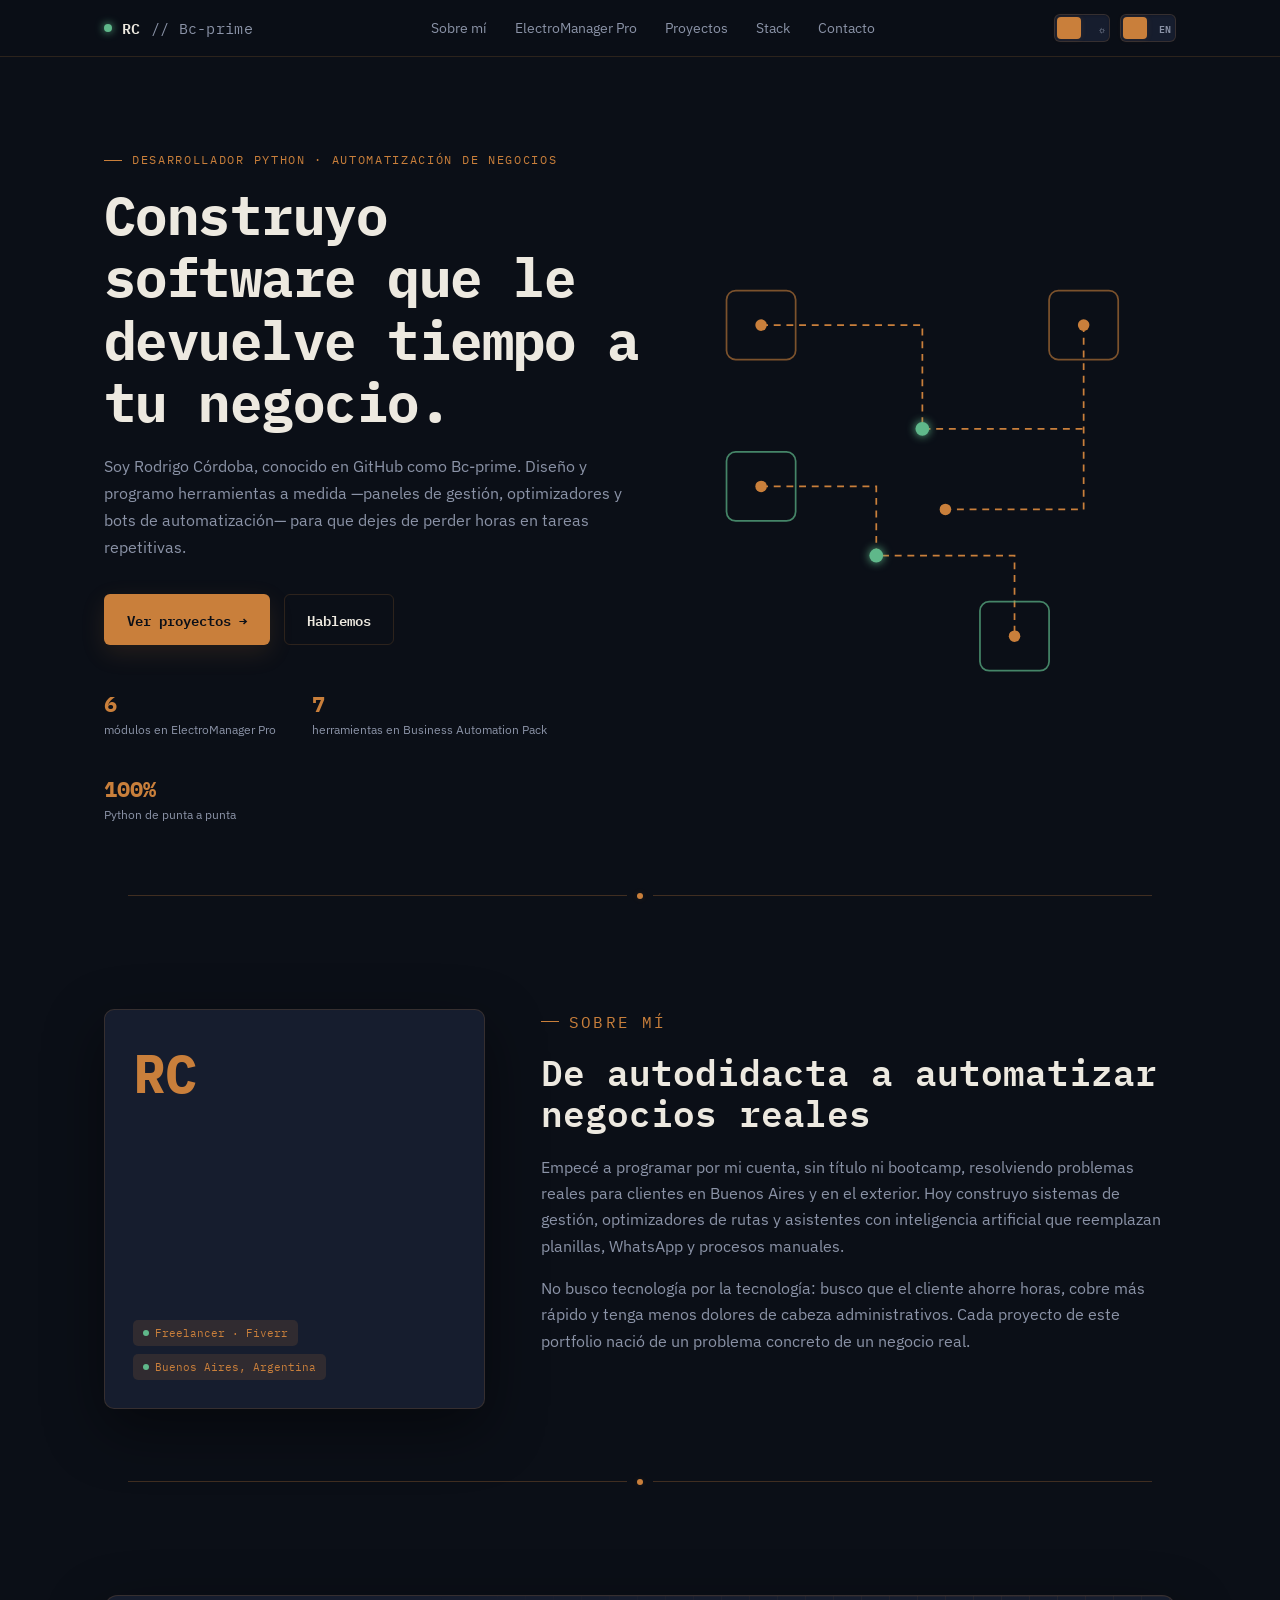
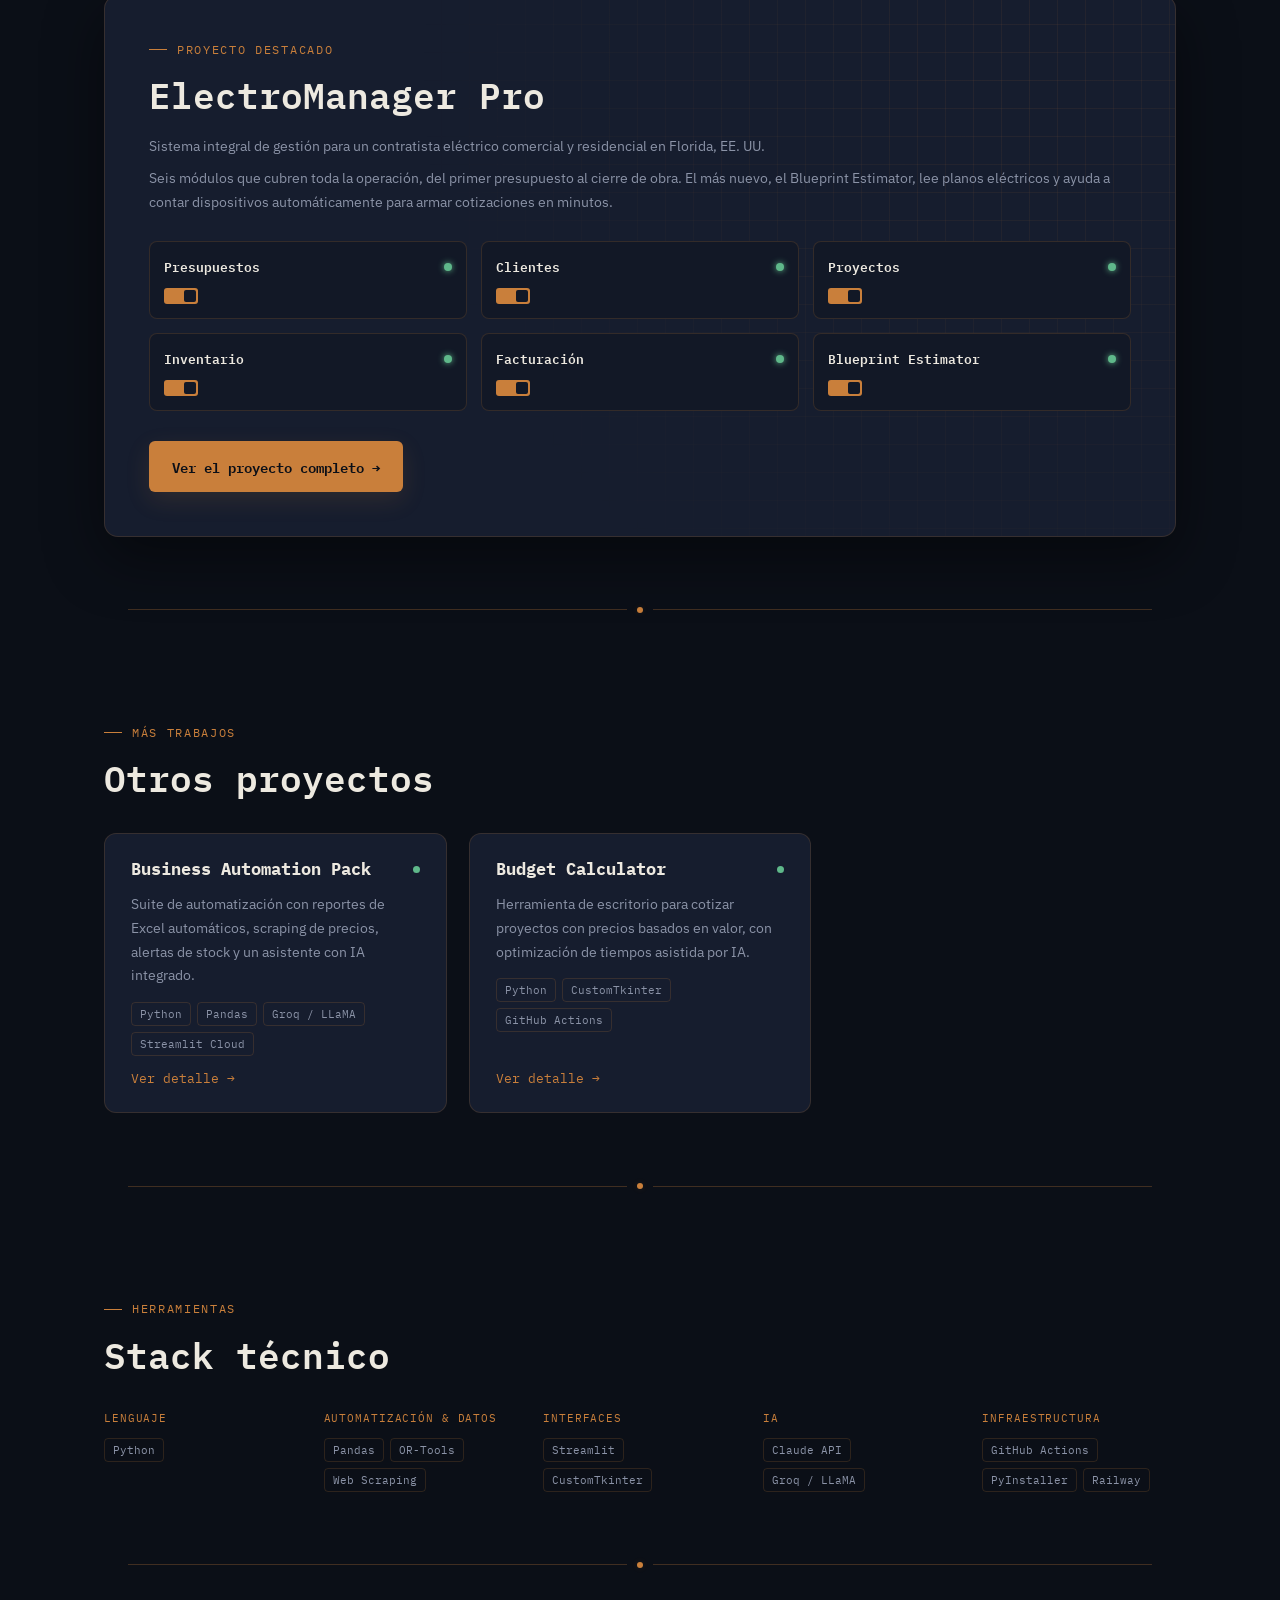
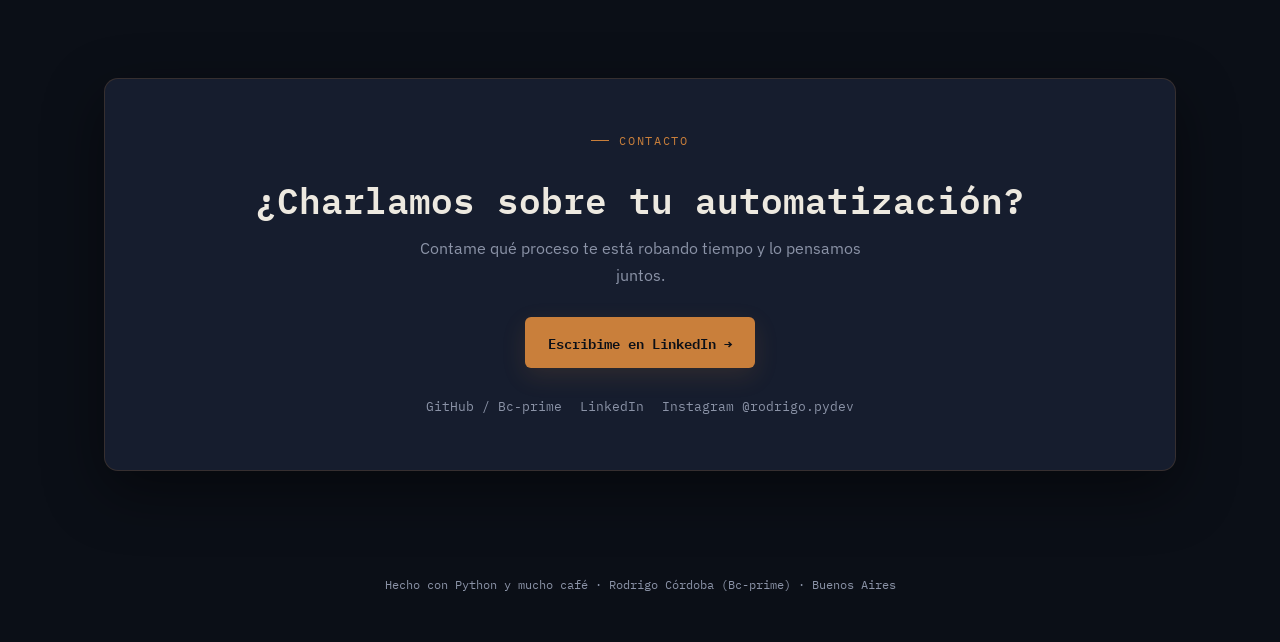
==== index.html @ 6d0f2bd9 "First Commit" ====
<!DOCTYPE html>
<html lang="es" data-theme="dark">
<head>
<meta charset="UTF-8">
<meta name="viewport" content="width=device-width, initial-scale=1.0">
<title>Rodrigo Córdoba — Bc-prime | Python & Automatización</title>
<meta name="description" content="Portfolio de Rodrigo Córdoba (Bc-prime): desarrollo Python, automatización de negocios y sistemas de gestión a medida.">
<link rel="preconnect" href="https://fonts.googleapis.com">
<link rel="preconnect" href="https://fonts.gstatic.com" crossorigin>
<link href="https://fonts.googleapis.com/css2?family=IBM+Plex+Mono:wght@400;500;600;700&family=IBM+Plex+Sans:wght@400;500;600;700&display=swap" rel="stylesheet">
<link rel="stylesheet" href="assets/styles.css">
<style>
  .hero{padding-top:150px; display:grid; grid-template-columns:1.1fr .9fr; gap:48px; align-items:center;}
  .hero-title{margin:0 0 20px;}
  .hero p.sub{max-width:520px; margin-bottom:32px; font-size:16px;}
  .cta-row{display:flex; gap:14px; flex-wrap:wrap; margin-bottom:44px;}
  .stat-strip{display:flex; gap:36px; flex-wrap:wrap;}
  .stat b{display:block; font-family:'IBM Plex Mono',monospace; font-size:22px; color:var(--accent);}
  .stat span{font-size:12px; color:var(--text-dim);}
  .hero-art{aspect-ratio:1/1;}

  .about-grid{display:grid; grid-template-columns:.75fr 1.25fr; gap:56px; align-items:start;}
  .avatar-panel{
    background:var(--panel); border:1px solid var(--panel-border); border-radius:var(--radius);
    padding:28px; aspect-ratio:1/1.05; display:flex; flex-direction:column; justify-content:space-between;
    box-shadow:var(--shadow);
  }
  .avatar-mono{font-family:'IBM Plex Mono',monospace; font-size:54px; font-weight:700; color:var(--accent);}
  .about-text p{margin-bottom:16px; font-size:15.5px;}

  .featured-card{
    background:var(--panel); border:1px solid var(--panel-border); border-radius:14px;
    padding:44px; box-shadow:var(--shadow); position:relative; overflow:hidden;
  }
  .featured-card::before{
    content:''; position:absolute; inset:0; opacity:.5; pointer-events:none;
    background-image: linear-gradient(var(--panel-border) 1px, transparent 1px), linear-gradient(90deg, var(--panel-border) 1px, transparent 1px);
    background-size:28px 28px;
    mask-image: radial-gradient(circle at 85% 15%, black, transparent 60%);
  }
  .featured-head{margin-bottom:20px; position:relative;}
  .featured-head p{max-width:560px;}
  .breaker-grid{display:grid; grid-template-columns:repeat(3,1fr); gap:14px; margin:26px 0 30px; position:relative;}
  .breaker{
    background:var(--bg-elevated); border:1px solid var(--panel-border); border-radius:8px;
    padding:14px; display:flex; flex-direction:column; gap:10px;
  }
  .breaker .row{display:flex; justify-content:space-between; align-items:center;}
  .breaker .led{width:8px;height:8px;border-radius:50%; background:var(--accent-2); box-shadow:0 0 6px var(--accent-2);}
  .breaker .label{font-family:'IBM Plex Mono',monospace; font-size:12.5px; font-weight:600;}
  .mini-switch{width:34px; height:16px; border-radius:3px; background:var(--accent); position:relative; flex-shrink:0;}
  .mini-switch::after{content:'';position:absolute; top:2px; right:2px; width:12px; height:12px; border-radius:2px; background:var(--bg-elevated);}
  .featured-desc{font-size:14px; position:relative; margin-bottom:8px;}

  .projects-grid{display:grid; grid-template-columns:repeat(3,1fr); gap:22px;}
  .project-card{
    background:var(--panel); border:1px solid var(--panel-border); border-radius:12px;
    padding:26px; display:flex; flex-direction:column; gap:14px; transition:border-color .2s, transform .2s;
    text-decoration:none;
  }
  .project-card:hover{border-color:var(--accent); transform:translateY(-4px);}
  .project-card .row{display:flex; justify-content:space-between; align-items:center;}
  .project-card h3{font-size:17px;}
  .project-card p{font-size:14px;}
  .led-dot{width:7px;height:7px;border-radius:50%;background:var(--accent-2); flex-shrink:0;}
  .card-cta{font-family:'IBM Plex Mono',monospace; font-size:12.5px; color:var(--accent); margin-top:auto;}

  .stack-grid{display:grid; grid-template-columns:repeat(auto-fit,minmax(190px,1fr)); gap:26px;}
  .stack-cat{font-family:'IBM Plex Mono',monospace; font-size:11px; letter-spacing:.08em; color:var(--accent); text-transform:uppercase; margin-bottom:10px;}

  .contact-box{
    background:var(--panel); border:1px solid var(--panel-border); border-radius:14px;
    padding:52px; text-align:center; box-shadow:var(--shadow);
  }
  .contact-box h2{margin-bottom:14px;}
  .contact-box p{max-width:460px; margin:0 auto 28px;}
  .social-row{display:flex; justify-content:center; gap:18px; flex-wrap:wrap; margin-top:30px;}
  .social-row a{
    font-family:'IBM Plex Mono',monospace; font-size:13px; text-decoration:none; color:var(--text-dim);
    border-bottom:1px solid transparent; padding-bottom:2px; transition:color .2s, border-color .2s;
  }
  .social-row a:hover{color:var(--accent); border-color:var(--accent);}

  @media (max-width: 880px){
    .hero{grid-template-columns:1fr; padding-top:130px;}
    .hero-art{max-width:280px; margin:0 auto;}
    .about-grid{grid-template-columns:1fr;}
    .avatar-panel{max-width:220px;}
    .projects-grid{grid-template-columns:1fr;}
    .breaker-grid{grid-template-columns:repeat(2,1fr);}
    .contact-box{padding:32px 20px;}
    .featured-card{padding:26px;}
  }
</style>
</head>
<body>

<header class="topbar">
  <div class="topbar-inner">
    <a href="index.html" class="brand"><span class="dot"></span>RC <span style="color:var(--text-dim); font-weight:400;">// Bc-prime</span></a>
    <nav class="links">
      <a href="#about" data-i18n="nav.about">Sobre mí</a>
      <a href="#featured" data-i18n="nav.featured">ElectroManager Pro</a>
      <a href="#projects" data-i18n="nav.projects">Proyectos</a>
      <a href="#stack" data-i18n="nav.stack">Stack</a>
      <a href="#contact" data-i18n="nav.contact">Contacto</a>
    </nav>
    <div class="controls">
      <button class="switch mono" id="theme-switch" data-state="left" aria-label="Cambiar tema claro/oscuro">
        <span>☾</span><span>☼</span>
        <span class="knob"></span>
      </button>
      <button class="switch mono" id="lang-switch" data-state="left" aria-label="Cambiar idioma">
        <span>ES</span><span>EN</span>
        <span class="knob"></span>
      </button>
    </div>
  </div>
</header>

<main class="wrap">

  <!-- HERO -->
  <section class="hero" id="home">
    <div>
      <p class="eyebrow" data-i18n="hero.eyebrow">DESARROLLADOR PYTHON · AUTOMATIZACIÓN DE NEGOCIOS</p>
      <h1 class="hero-title" data-i18n="hero.title">Construyo software que le devuelve tiempo a tu negocio.</h1>
      <p class="sub" data-i18n="hero.sub">Soy Rodrigo Córdoba, conocido en GitHub como Bc-prime. Diseño y programo herramientas a medida —paneles de gestión, optimizadores y bots de automatización— para que dejes de perder horas en tareas repetitivas.</p>
      <div class="cta-row">
        <a href="#projects" class="btn btn-primary" data-i18n="hero.cta1">Ver proyectos →</a>
        <a href="#contact" class="btn btn-ghost" data-i18n="hero.cta2">Hablemos</a>
      </div>
      <div class="stat-strip">
        <div class="stat"><b>6</b><span data-i18n="hero.stat1">módulos en ElectroManager Pro</span></div>
        <div class="stat"><b>7</b><span data-i18n="hero.stat2">herramientas en Business Automation Pack</span></div>
        <div class="stat"><b>100%</b><span data-i18n="hero.stat3">Python de punta a punta</span></div>
      </div>
    </div>
    <div class="hero-art" aria-hidden="true">
      <svg viewBox="0 0 400 400" xmlns="http://www.w3.org/2000/svg">
        <g class="trace-line trace-anim">
          <path d="M40 60 H180 V150 H320" />
          <path d="M40 200 H140 V260 H260 V330" />
          <path d="M320 60 V220 H200" />
        </g>
        <circle class="trace-node" cx="40" cy="60" r="5"/>
        <circle class="trace-node" cx="320" cy="60" r="5"/>
        <circle class="trace-node" cx="40" cy="200" r="5"/>
        <circle class="trace-node" cx="260" cy="330" r="5"/>
        <circle class="trace-node" cx="200" cy="220" r="5"/>
        <circle class="trace-pulse" cx="180" cy="150" r="6"/>
        <circle class="trace-pulse" cx="140" cy="260" r="6"/>
        <rect x="10" y="30" width="60" height="60" rx="8" fill="none" stroke="var(--accent)" stroke-width="1.5" opacity="0.6"/>
        <rect x="290" y="30" width="60" height="60" rx="8" fill="none" stroke="var(--accent)" stroke-width="1.5" opacity="0.6"/>
        <rect x="10" y="170" width="60" height="60" rx="8" fill="none" stroke="var(--accent-2)" stroke-width="1.5" opacity="0.7"/>
        <rect x="230" y="300" width="60" height="60" rx="8" fill="none" stroke="var(--accent-2)" stroke-width="1.5" opacity="0.7"/>
      </svg>
    </div>
  </section>

  <div class="divider"><span class="joint"></span></div>

  <!-- ABOUT -->
  <section id="about">
    <div class="about-grid">
      <div class="avatar-panel">
        <div class="avatar-mono mono">RC</div>
        <div>
          <span class="tag"><span class="led"></span><span data-i18n="about.tag1">Freelancer · Fiverr</span></span>
          <span class="tag"><span class="led"></span><span data-i18n="about.tag2">Buenos Aires, Argentina</span></span>
        </div>
      </div>
      <div class="about-text">
        <p class="eyebrow" data-i18n="about.eyebrow">SOBRE MÍ</p>
        <h2 data-i18n="about.title" style="margin-bottom:20px;">De autodidacta a automatizar negocios reales</h2>
        <p data-i18n="about.p1">Empecé a programar por mi cuenta, sin título ni bootcamp, resolviendo problemas reales para clientes en Buenos Aires y en el exterior. Hoy construyo sistemas de gestión, optimizadores de rutas y asistentes con inteligencia artificial que reemplazan planillas, WhatsApp y procesos manuales.</p>
        <p data-i18n="about.p2">No busco tecnología por la tecnología: busco que el cliente ahorre horas, cobre más rápido y tenga menos dolores de cabeza administrativos. Cada proyecto de este portfolio nació de un problema concreto de un negocio real.</p>
      </div>
    </div>
  </section>

  <div class="divider"><span class="joint"></span></div>

  <!-- FEATURED PROJECT -->
  <section id="featured">
    <div class="featured-card">
      <div class="featured-head">
        <p class="eyebrow" data-i18n="featured.eyebrow">PROYECTO DESTACADO</p>
        <h2 data-i18n="featured.title">ElectroManager Pro</h2>
      </div>
      <p class="featured-desc" data-i18n="featured.subtitle">Sistema integral de gestión para un contratista eléctrico comercial y residencial en Florida, EE. UU.</p>
      <p class="featured-desc" data-i18n="featured.desc">Seis módulos que cubren toda la operación, del primer presupuesto al cierre de obra. El más nuevo, el Blueprint Estimator, lee planos eléctricos y ayuda a contar dispositivos automáticamente para armar cotizaciones en minutos.</p>

      <div class="breaker-grid">
        <div class="breaker"><div class="row"><span class="label mono" data-i18n="featured.mod1">Presupuestos</span><span class="led"></span></div><div class="mini-switch"></div></div>
        <div class="breaker"><div class="row"><span class="label mono" data-i18n="featured.mod2">Clientes</span><span class="led"></span></div><div class="mini-switch"></div></div>
        <div class="breaker"><div class="row"><span class="label mono" data-i18n="featured.mod3">Proyectos</span><span class="led"></span></div><div class="mini-switch"></div></div>
        <div class="breaker"><div class="row"><span class="label mono" data-i18n="featured.mod4">Inventario</span><span class="led"></span></div><div class="mini-switch"></div></div>
        <div class="breaker"><div class="row"><span class="label mono" data-i18n="featured.mod5">Facturación</span><span class="led"></span></div><div class="mini-switch"></div></div>
        <div class="breaker"><div class="row"><span class="label mono" data-i18n="featured.mod6">Blueprint Estimator</span><span class="led"></span></div><div class="mini-switch"></div></div>
      </div>

      <a href="projects/electromanager-pro.html" class="btn btn-primary" data-i18n="featured.cta">Ver el proyecto completo →</a>
    </div>
  </section>

  <div class="divider"><span class="joint"></span></div>

  <!-- OTHER PROJECTS -->
  <section id="projects">
    <p class="eyebrow" data-i18n="projects.eyebrow">MÁS TRABAJOS</p>
    <h2 style="margin-bottom:34px;" data-i18n="projects.title">Otros proyectos</h2>
    <div class="projects-grid">
      <a href="projects/business-automation-pack.html" class="project-card">
        <div class="row"><h3 data-i18n="proj2.title">Business Automation Pack</h3><span class="led-dot"></span></div>
        <p data-i18n="proj2.desc">Suite de automatización con reportes de Excel automáticos, scraping de precios, alertas de stock y un asistente con IA integrado.</p>
        <div class="chips"><span class="chip">Python</span><span class="chip">Pandas</span><span class="chip">Groq / LLaMA</span><span class="chip">Streamlit Cloud</span></div>
        <span class="card-cta" data-i18n="card.cta">Ver detalle →</span>
      </a>
      <a href="projects/budget-calculator.html" class="project-card">
        <div class="row"><h3 data-i18n="proj3.title">Budget Calculator</h3><span class="led-dot"></span></div>
        <p data-i18n="proj3.desc">Herramienta de escritorio para cotizar proyectos con precios basados en valor, con optimización de tiempos asistida por IA.</p>
        <div class="chips"><span class="chip">Python</span><span class="chip">CustomTkinter</span><span class="chip">GitHub Actions</span></div>
        <span class="card-cta" data-i18n="card.cta">Ver detalle →</span>
      </a>
    </div>
  </section>

  <div class="divider"><span class="joint"></span></div>

  <!-- STACK -->
  <section id="stack">
    <p class="eyebrow" data-i18n="stack.eyebrow">HERRAMIENTAS</p>
    <h2 style="margin-bottom:34px;" data-i18n="stack.title">Stack técnico</h2>
    <div class="stack-grid">
      <div>
        <p class="stack-cat" data-i18n="stack.cat1">Lenguaje</p>
        <div class="chips"><span class="chip">Python</span></div>
      </div>
      <div>
        <p class="stack-cat" data-i18n="stack.cat2">Automatización &amp; datos</p>
        <div class="chips"><span class="chip">Pandas</span><span class="chip">OR-Tools</span><span class="chip">Web Scraping</span></div>
      </div>
      <div>
        <p class="stack-cat" data-i18n="stack.cat3">Interfaces</p>
        <div class="chips"><span class="chip">Streamlit</span><span class="chip">CustomTkinter</span></div>
      </div>
      <div>
        <p class="stack-cat" data-i18n="stack.cat4">IA</p>
        <div class="chips"><span class="chip">Claude API</span><span class="chip">Groq / LLaMA</span></div>
      </div>
      <div>
        <p class="stack-cat" data-i18n="stack.cat5">Infraestructura</p>
        <div class="chips"><span class="chip">GitHub Actions</span><span class="chip">PyInstaller</span><span class="chip">Railway</span></div>
      </div>
    </div>
  </section>

  <div class="divider"><span class="joint"></span></div>

  <!-- CONTACT -->
  <section id="contact">
    <div class="contact-box">
      <p class="eyebrow" style="justify-content:center;" data-i18n="contact.eyebrow">CONTACTO</p>
      <h2 data-i18n="contact.title">¿Charlamos sobre tu automatización?</h2>
      <p data-i18n="contact.sub">Contame qué proceso te está robando tiempo y lo pensamos juntos.</p>
      <a href="https://linkedin.com/in/cordobars" target="_blank" class="btn btn-primary" data-i18n="contact.cta">Escribime en LinkedIn →</a>
      <div class="social-row">
        <a href="https://github.com/Bc-prime" target="_blank">GitHub / Bc-prime</a>
        <a href="https://linkedin.com/in/cordobars" target="_blank">LinkedIn</a>
        <a href="https://instagram.com/rodrigo.pydev" target="_blank">Instagram @rodrigo.pydev</a>
      </div>
    </div>
  </section>

</main>

<footer>
  <span data-i18n="footer.text">Hecho con Python y mucho café · Rodrigo Córdoba (Bc-prime) · Buenos Aires</span>
</footer>

<script>
window.I18N = {
  es: {
    "nav.about":"Sobre mí","nav.featured":"ElectroManager Pro","nav.projects":"Proyectos","nav.stack":"Stack","nav.contact":"Contacto",
    "hero.eyebrow":"DESARROLLADOR PYTHON · AUTOMATIZACIÓN DE NEGOCIOS",
    "hero.title":"Construyo software que le devuelve tiempo a tu negocio.",
    "hero.sub":"Soy Rodrigo Córdoba, conocido en GitHub como Bc-prime. Diseño y programo herramientas a medida —paneles de gestión, optimizadores y bots de automatización— para que dejes de perder horas en tareas repetitivas.",
    "hero.cta1":"Ver proyectos →","hero.cta2":"Hablemos",
    "hero.stat1":"módulos en ElectroManager Pro","hero.stat2":"herramientas en Business Automation Pack","hero.stat3":"Python de punta a punta",
    "about.eyebrow":"SOBRE MÍ","about.title":"De autodidacta a automatizar negocios reales",
    "about.p1":"Empecé a programar por mi cuenta, sin título ni bootcamp, resolviendo problemas reales para clientes en Buenos Aires y en el exterior. Hoy construyo sistemas de gestión, optimizadores de rutas y asistentes con inteligencia artificial que reemplazan planillas, WhatsApp y procesos manuales.",
    "about.p2":"No busco tecnología por la tecnología: busco que el cliente ahorre horas, cobre más rápido y tenga menos dolores de cabeza administrativos. Cada proyecto de este portfolio nació de un problema concreto de un negocio real.",
    "about.tag1":"Freelancer · Fiverr","about.tag2":"Buenos Aires, Argentina",
    "featured.eyebrow":"PROYECTO DESTACADO","featured.title":"ElectroManager Pro",
    "featured.subtitle":"Sistema integral de gestión para un contratista eléctrico comercial y residencial en Florida, EE. UU.",
    "featured.desc":"Seis módulos que cubren toda la operación, del primer presupuesto al cierre de obra. El más nuevo, el Blueprint Estimator, lee planos eléctricos y ayuda a contar dispositivos automáticamente para armar cotizaciones en minutos.",
    "featured.mod1":"Presupuestos","featured.mod2":"Clientes","featured.mod3":"Proyectos","featured.mod4":"Inventario","featured.mod5":"Facturación","featured.mod6":"Blueprint Estimator",
    "featured.cta":"Ver el proyecto completo →",
    "projects.eyebrow":"MÁS TRABAJOS","projects.title":"Otros proyectos",
    "proj2.title":"Business Automation Pack","proj2.desc":"Suite de automatización con reportes de Excel automáticos, scraping de precios, alertas de stock y un asistente con IA integrado.",
    "proj3.title":"Budget Calculator","proj3.desc":"Herramienta de escritorio para cotizar proyectos con precios basados en valor, con optimización de tiempos asistida por IA.",
    "card.cta":"Ver detalle →",
    "stack.eyebrow":"HERRAMIENTAS","stack.title":"Stack técnico",
    "stack.cat1":"Lenguaje","stack.cat2":"Automatización & datos","stack.cat3":"Interfaces","stack.cat4":"IA","stack.cat5":"Infraestructura",
    "contact.eyebrow":"CONTACTO","contact.title":"¿Charlamos sobre tu automatización?",
    "contact.sub":"Contame qué proceso te está robando tiempo y lo pensamos juntos.",
    "contact.cta":"Escribime en LinkedIn →",
    "footer.text":"Hecho con Python y mucho café · Rodrigo Córdoba (Bc-prime) · Buenos Aires"
  },
  en: {
    "nav.about":"About","nav.featured":"ElectroManager Pro","nav.projects":"Projects","nav.stack":"Stack","nav.contact":"Contact",
    "hero.eyebrow":"PYTHON DEVELOPER · BUSINESS AUTOMATION",
    "hero.title":"I build software that gives your business its time back.",
    "hero.sub":"I'm Rodrigo Córdoba, known on GitHub as Bc-prime. I design and build custom tools —management dashboards, optimizers and automation bots— so you stop losing hours to repetitive tasks.",
    "hero.cta1":"View projects →","hero.cta2":"Let's talk",
    "hero.stat1":"modules in ElectroManager Pro","hero.stat2":"tools in Business Automation Pack","hero.stat3":"Python end to end",
    "about.eyebrow":"ABOUT ME","about.title":"From self-taught to automating real businesses",
    "about.p1":"I started coding on my own, with no degree or bootcamp, solving real problems for clients in Buenos Aires and abroad. Today I build management systems, route optimizers and AI assistants that replace spreadsheets, WhatsApp and manual work.",
    "about.p2":"I'm not chasing technology for its own sake: I want clients to save hours, get paid faster, and deal with less administrative headache. Every project in this portfolio started as a real business problem.",
    "about.tag1":"Freelancer · Fiverr","about.tag2":"Buenos Aires, Argentina",
    "featured.eyebrow":"FEATURED PROJECT","featured.title":"ElectroManager Pro",
    "featured.subtitle":"A complete management system for a commercial and residential electrical contractor in Florida, USA.",
    "featured.desc":"Six modules covering the whole operation, from the first estimate to closing the job. The newest one, the Blueprint Estimator, reads electrical blueprints and helps count devices automatically to put together quotes in minutes.",
    "featured.mod1":"Estimates","featured.mod2":"Clients","featured.mod3":"Projects","featured.mod4":"Inventory","featured.mod5":"Invoicing","featured.mod6":"Blueprint Estimator",
    "featured.cta":"See the full project →",
    "projects.eyebrow":"MORE WORK","projects.title":"Other projects",
    "proj2.title":"Business Automation Pack","proj2.desc":"An automation suite with automatic Excel reports, price scraping, stock alerts and a built-in AI assistant.",
    "proj3.title":"Budget Calculator","proj3.desc":"A desktop tool for quoting projects with value-based pricing and AI-assisted time optimization.",
    "card.cta":"See detail →",
    "stack.eyebrow":"TOOLS","stack.title":"Tech stack",
    "stack.cat1":"Language","stack.cat2":"Automation & data","stack.cat3":"Interfaces","stack.cat4":"AI","stack.cat5":"Infrastructure",
    "contact.eyebrow":"CONTACT","contact.title":"Want to talk about your automation?",
    "contact.sub":"Tell me which process is eating up your time and let's figure it out together.",
    "contact.cta":"Message me on LinkedIn →",
    "footer.text":"Made with Python and a lot of coffee · Rodrigo Córdoba (Bc-prime) · Buenos Aires"
  }
};
</script>
<script src="assets/app.js"></script>

</body>
</html>
---- assets/styles.css ----
:root{
  --radius: 10px;
  --maxw: 1120px;
}
html[data-theme="dark"]{
  --bg: #0b0f17;
  --bg-elevated: #121826;
  --panel: #161d2e;
  --panel-border: rgba(201,127,59,0.18);
  --text: #ede9e0;
  --text-dim: #8b93a7;
  --accent: #c97f3b;
  --accent-soft: rgba(201,127,59,0.14);
  --accent-2: #5fb88a;
  --line: rgba(201,127,59,0.28);
  --shadow: 0 20px 60px rgba(0,0,0,0.45);
}
html[data-theme="light"]{
  --bg: #f5efe2;
  --bg-elevated: #ffffff;
  --panel: #fbf7ee;
  --panel-border: rgba(181,101,42,0.2);
  --text: #1b1710;
  --text-dim: #6b6154;
  --accent: #b5652a;
  --accent-soft: rgba(181,101,42,0.12);
  --accent-2: #2f8f62;
  --line: rgba(181,101,42,0.28);
  --shadow: 0 20px 50px rgba(90,60,20,0.12);
}
*{box-sizing:border-box;}
html{scroll-behavior:smooth;}
body{
  margin:0;
  background:var(--bg);
  color:var(--text);
  font-family:'IBM Plex Sans', system-ui, sans-serif;
  -webkit-font-smoothing:antialiased;
  transition:background .3s ease, color .3s ease;
}
.mono{font-family:'IBM Plex Mono', monospace;}
a{color:inherit;}
img,svg{display:block;max-width:100%;}
.wrap{max-width:var(--maxw); margin:0 auto; padding:0 24px;}

/* ---------- Top bar ---------- */
header.topbar{
  position:fixed; top:0; left:0; right:0; z-index:50;
  background:color-mix(in srgb, var(--bg) 88%, transparent);
  backdrop-filter:blur(10px);
  border-bottom:1px solid var(--panel-border);
}
.topbar-inner{
  max-width:var(--maxw); margin:0 auto; padding:14px 24px;
  display:flex; align-items:center; justify-content:space-between; gap:16px;
}
.brand{display:flex; align-items:center; gap:10px; font-family:'IBM Plex Mono',monospace; font-weight:600; font-size:15px; letter-spacing:.02em; text-decoration:none;}
.brand .dot{width:8px;height:8px;border-radius:50%;background:var(--accent-2); box-shadow:0 0 8px var(--accent-2);}
nav.links{display:flex; gap:28px; font-size:14px;}
nav.links a{text-decoration:none; color:var(--text-dim); transition:color .2s;}
nav.links a:hover{color:var(--accent);}
.controls{display:flex; align-items:center; gap:10px;}

/* breaker-style switches */
.switch{
  position:relative; width:56px; height:28px; border-radius:6px;
  background:var(--panel); border:1px solid var(--panel-border);
  cursor:pointer; display:flex; align-items:center; padding:0 4px;
  font-family:'IBM Plex Mono',monospace; font-size:10px; font-weight:600;
  justify-content:space-between; color:var(--text-dim);
  box-shadow: inset 0 1px 2px rgba(0,0,0,0.15);
}
.switch:focus-visible{outline:2px solid var(--accent); outline-offset:2px;}
.switch .knob{
  position:absolute; top:2px; bottom:2px; width:24px; border-radius:4px;
  background:var(--accent); transition:left .2s ease;
  box-shadow:0 0 6px var(--accent-soft);
}
.switch[data-state="left"] .knob{left:2px;}
.switch[data-state="right"] .knob{left:28px;}
.switch span{position:relative; z-index:1; pointer-events:none;}
.switch[data-state="left"] span:first-child,
.switch[data-state="right"] span:last-child{color:var(--bg); font-weight:700;}

/* ---------- Layout helpers ---------- */
section{padding:110px 0 70px;}
.eyebrow{
  font-family:'IBM Plex Mono',monospace; font-size:12px; letter-spacing:.14em;
  color:var(--accent); text-transform:uppercase; margin:0 0 14px;
  display:flex; align-items:center; gap:10px;
}
.eyebrow::before{content:''; width:18px; height:1px; background:var(--accent);}
h1,h2,h3{font-family:'IBM Plex Mono',monospace; line-height:1.15; margin:0;}
h1{font-size:clamp(32px,5vw,54px); font-weight:700; letter-spacing:-0.01em;}
h2{font-size:clamp(26px,3.4vw,36px); font-weight:600;}
p{line-height:1.7; color:var(--text-dim); margin:0;}

.divider{
  max-width:var(--maxw); margin:0 auto; padding:0 24px;
  display:flex; align-items:center; gap:10px;
}
.divider::before, .divider::after{content:''; flex:1; height:1px; background:var(--line);}
.divider .joint{width:6px; height:6px; border-radius:50%; background:var(--accent); box-shadow:0 0 6px var(--accent-soft);}

.btn{
  font-family:'IBM Plex Mono',monospace; font-size:14px; font-weight:600;
  padding:13px 22px; border-radius:6px; text-decoration:none; cursor:pointer;
  display:inline-flex; align-items:center; gap:8px; border:1px solid transparent;
  transition:transform .15s ease, box-shadow .15s ease;
}
.btn:hover{transform:translateY(-2px);}
.btn-primary{background:var(--accent); color:var(--bg); box-shadow:0 8px 24px var(--accent-soft);}
.btn-ghost{background:transparent; border-color:var(--panel-border); color:var(--text);}

.tag{
  display:inline-flex; align-items:center; gap:6px; font-family:'IBM Plex Mono',monospace;
  font-size:11px; padding:6px 10px; border-radius:5px; background:var(--accent-soft); color:var(--accent);
  margin-right:8px; margin-top:8px;
}
.tag .led{width:6px;height:6px;border-radius:50%;background:var(--accent-2);}
.chip{font-family:'IBM Plex Mono',monospace; font-size:10.5px; color:var(--text-dim); border:1px solid var(--panel-border); padding:4px 8px; border-radius:4px;}
.chips{display:flex; flex-wrap:wrap; gap:6px;}

footer{padding:36px 0 50px; text-align:center; font-family:'IBM Plex Mono',monospace; font-size:12px; color:var(--text-dim);}

/* ---------- Circuit trace anim ---------- */
.trace-line{stroke:var(--accent); stroke-width:1.5; fill:none; stroke-dasharray:6 5;}
.trace-anim{animation:dash 3.2s linear infinite;}
@keyframes dash{to{stroke-dashoffset:-100;}}
.trace-node{fill:var(--accent);}
.trace-pulse{fill:var(--accent-2); filter:drop-shadow(0 0 4px var(--accent-2));}

/* ================= PROJECT DETAIL PAGES ================= */
.back-link{
  display:inline-flex; align-items:center; gap:8px; font-family:'IBM Plex Mono',monospace;
  font-size:13px; color:var(--text-dim); text-decoration:none; margin-bottom:26px;
  transition:color .2s;
}
.back-link:hover{color:var(--accent);}

.project-hero{padding-top:150px;}
.project-hero .tagline{max-width:640px; margin-top:16px; font-size:16.5px;}
.project-meta{display:flex; flex-wrap:wrap; gap:10px; margin-top:20px;}

/* --- Media stage: holds either a video or an image carousel --- */
.media-stage{
  margin-top:36px; border-radius:14px; overflow:hidden; border:1px solid var(--panel-border);
  background:var(--panel); box-shadow:var(--shadow);
}
.video-frame{
  position:relative; width:100%; aspect-ratio:16/9; background:var(--bg-elevated);
  display:flex; align-items:center; justify-content:center;
}
.video-frame video{width:100%; height:100%; object-fit:cover; display:block;}
.video-placeholder{
  display:flex; flex-direction:column; align-items:center; gap:14px;
  color:var(--text-dim); font-family:'IBM Plex Mono',monospace; font-size:13px; text-align:center; padding:24px;
}
.video-placeholder .play-icon{
  width:64px; height:64px; border-radius:50%; border:1.5px solid var(--accent);
  display:flex; align-items:center; justify-content:center; color:var(--accent);
}

.carousel{position:relative; width:100%; aspect-ratio:16/9; overflow:hidden; background:var(--bg-elevated);}
.carousel-track{display:flex; height:100%; transition:transform .35s ease;}
.carousel-slide{flex:0 0 100%; height:100%; display:flex; align-items:center; justify-content:center;}
.carousel-slide img{width:100%; height:100%; object-fit:cover;}
.carousel-btn{
  position:absolute; top:50%; transform:translateY(-50%); width:38px; height:38px; border-radius:50%;
  background:rgba(0,0,0,0.45); color:#fff; border:none; cursor:pointer; font-size:16px;
  display:flex; align-items:center; justify-content:center;
}
.carousel-btn.prev{left:14px;}
.carousel-btn.next{right:14px;}
.carousel-dots{position:absolute; bottom:12px; left:0; right:0; display:flex; justify-content:center; gap:6px;}
.carousel-dots span{width:6px; height:6px; border-radius:50%; background:rgba(255,255,255,0.4);}
.carousel-dots span.active{background:var(--accent);}

.detail-grid{display:grid; grid-template-columns:1.4fr .9fr; gap:48px; margin-top:50px; align-items:start;}
.detail-section{margin-bottom:38px;}
.detail-section h2{margin-bottom:16px; font-size:22px;}
.detail-section p{font-size:15px; margin-bottom:12px;}
.feature-list{list-style:none; margin:0; padding:0; display:flex; flex-direction:column; gap:12px;}
.feature-list li{
  display:flex; gap:12px; align-items:flex-start; font-size:14.5px; color:var(--text-dim);
  background:var(--panel); border:1px solid var(--panel-border); border-radius:8px; padding:12px 14px;
}
.feature-list li .led{margin-top:5px; width:7px; height:7px; border-radius:50%; background:var(--accent-2); box-shadow:0 0 6px var(--accent-2); flex-shrink:0;}
.feature-list li b{color:var(--text); font-family:'IBM Plex Mono',monospace; font-size:13px;}

.side-panel{background:var(--panel); border:1px solid var(--panel-border); border-radius:12px; padding:26px; position:sticky; top:100px;}
.side-panel h3{font-size:13px; text-transform:uppercase; letter-spacing:.08em; color:var(--accent); margin-bottom:18px;}
.side-row{display:flex; justify-content:space-between; gap:10px; padding:10px 0; border-bottom:1px solid var(--panel-border); font-size:13.5px;}
.side-row:last-child{border-bottom:none;}
.side-row span:first-child{color:var(--text-dim);}
.side-row span:last-child{font-family:'IBM Plex Mono',monospace; text-align:right;}

@media (prefers-reduced-motion: reduce){
  .trace-anim{animation:none;}
  *{transition:none !important;}
}

@media (max-width: 880px){
  nav.links{display:none;}
  .detail-grid{grid-template-columns:1fr;}
  .side-panel{position:static;}
  .project-hero{padding-top:130px;}
}
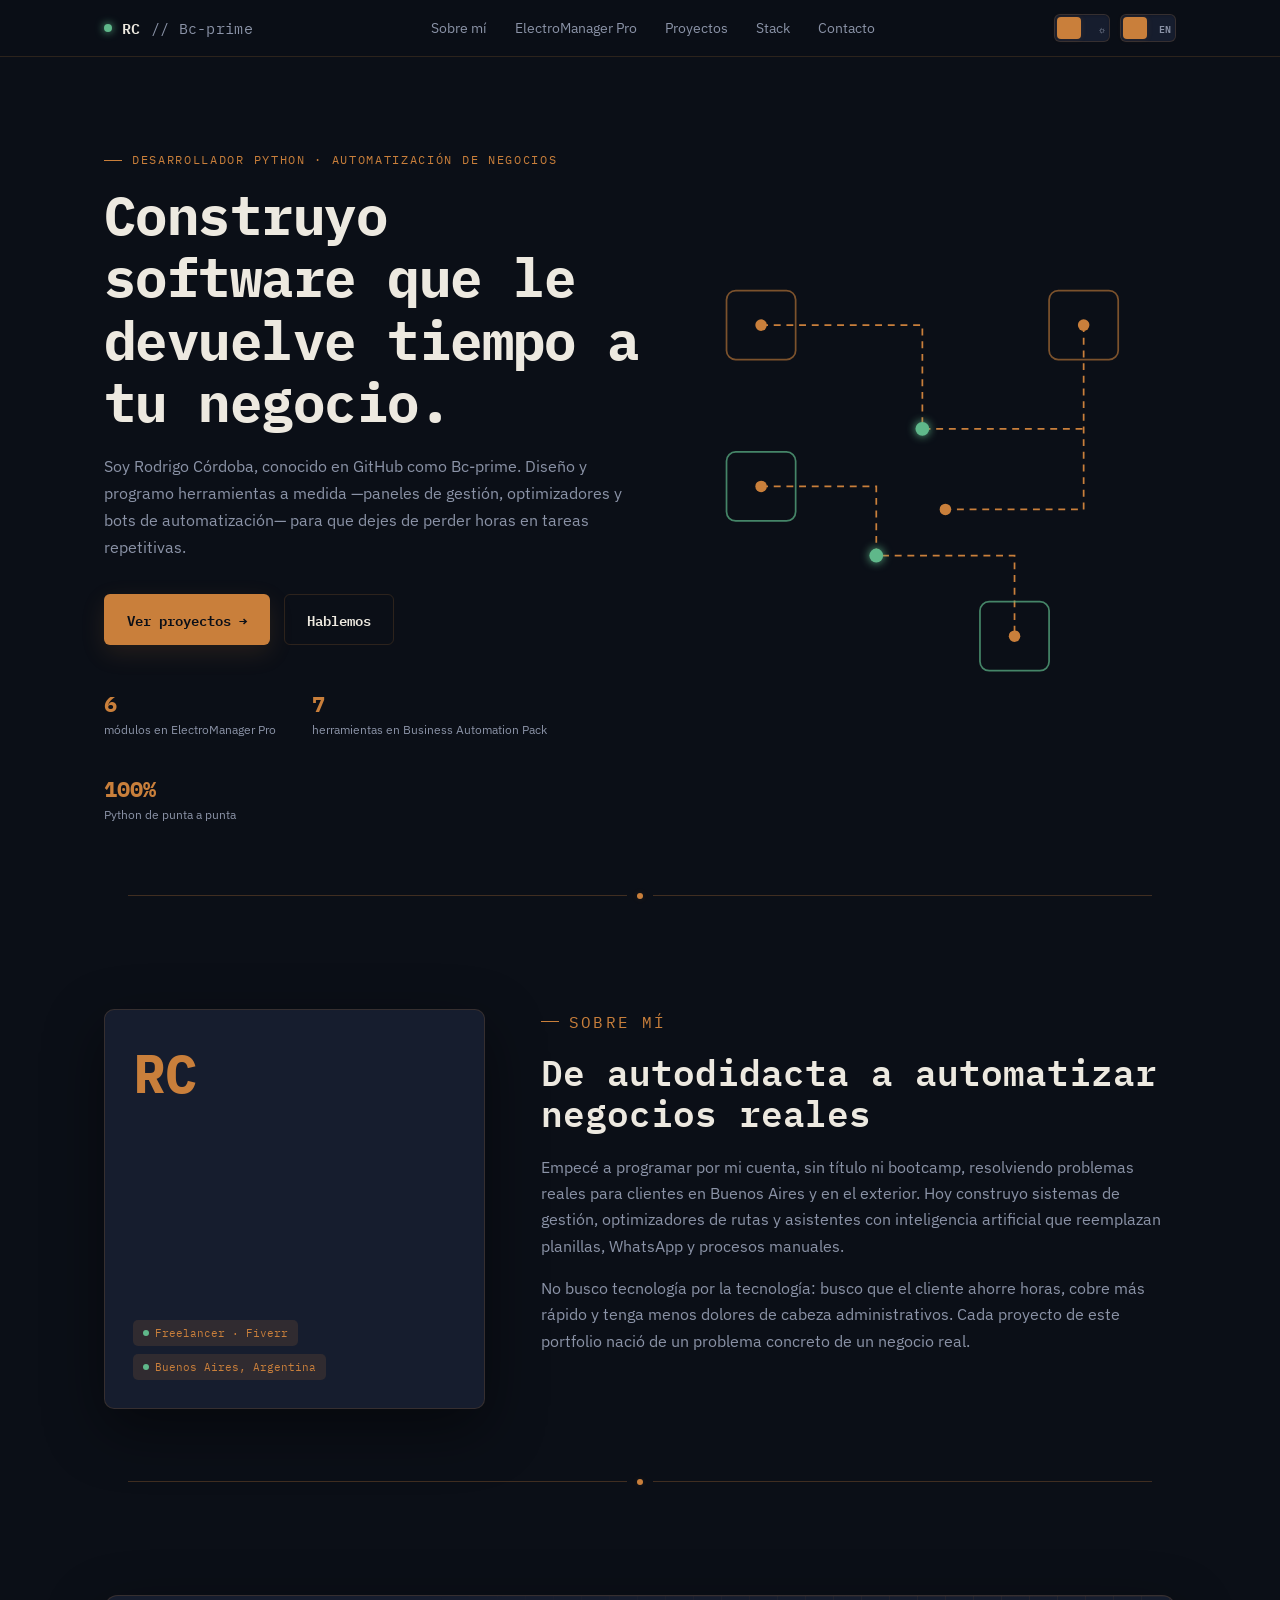
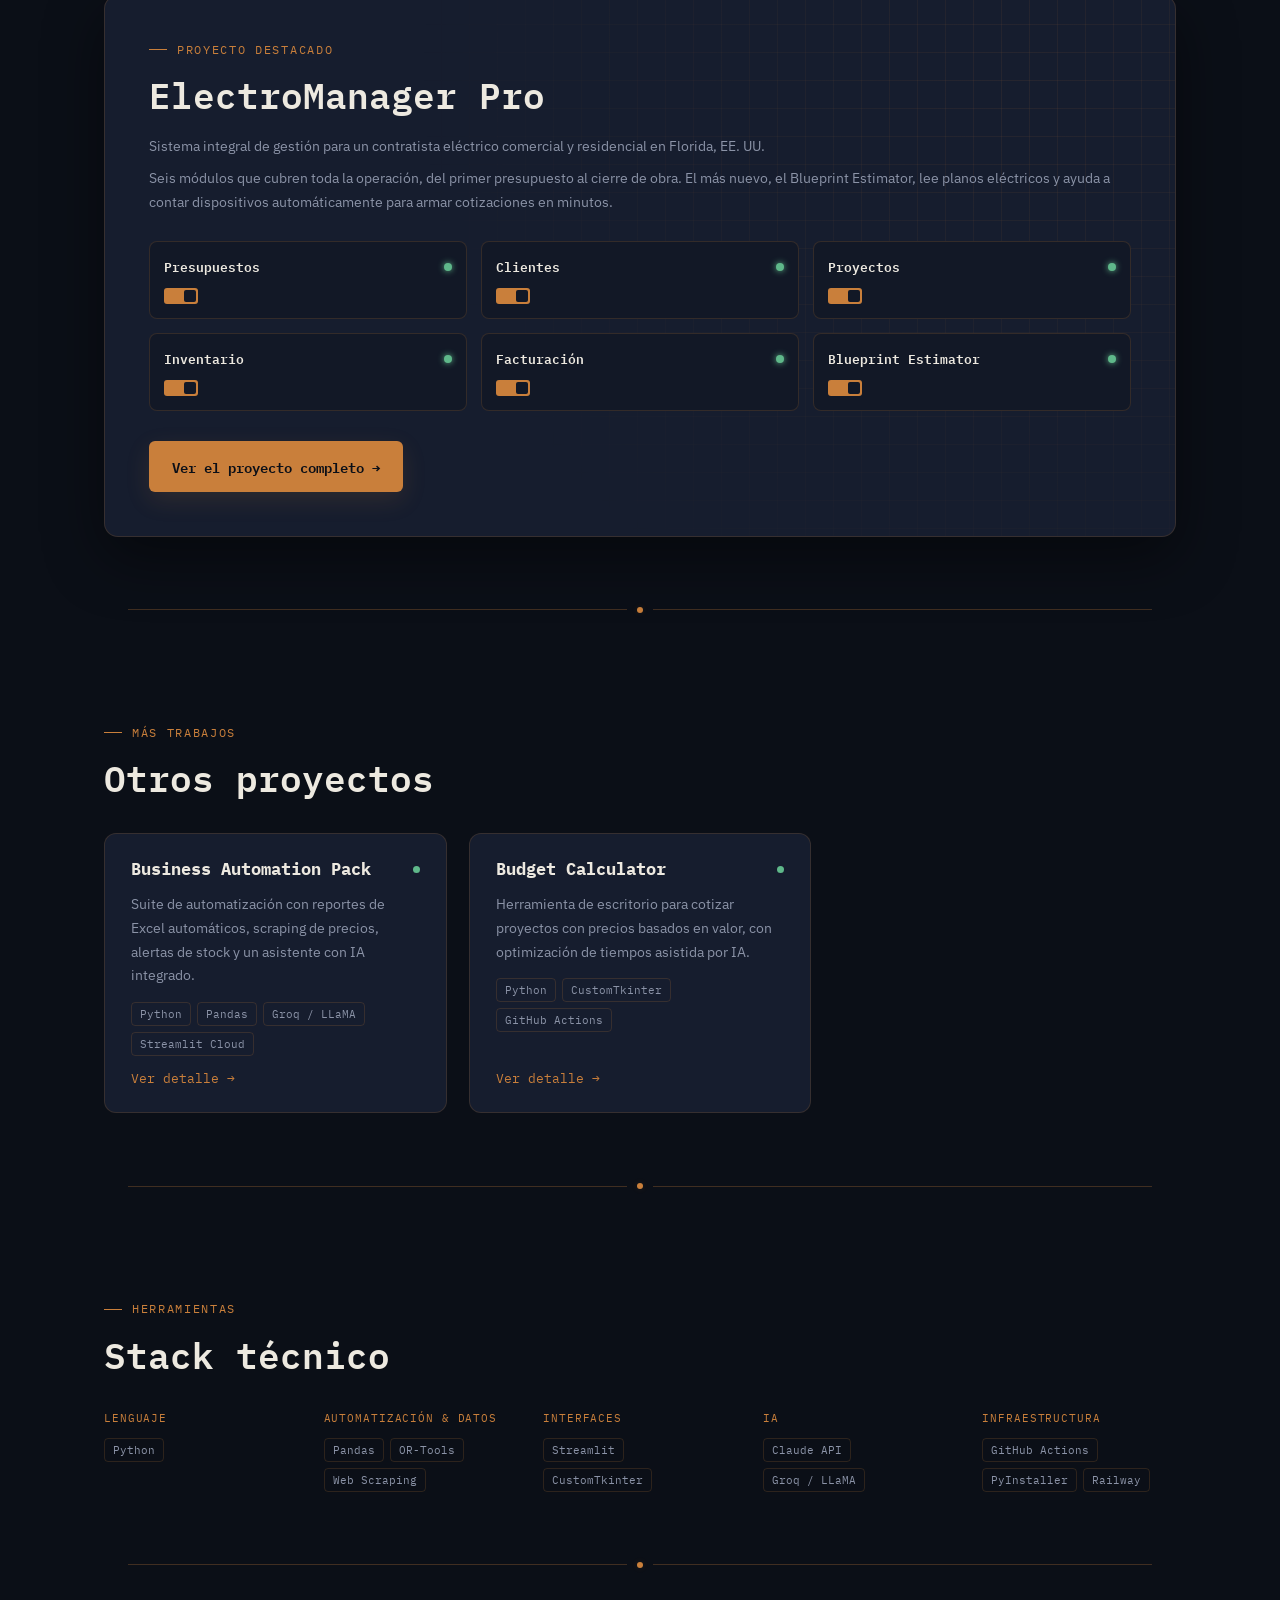
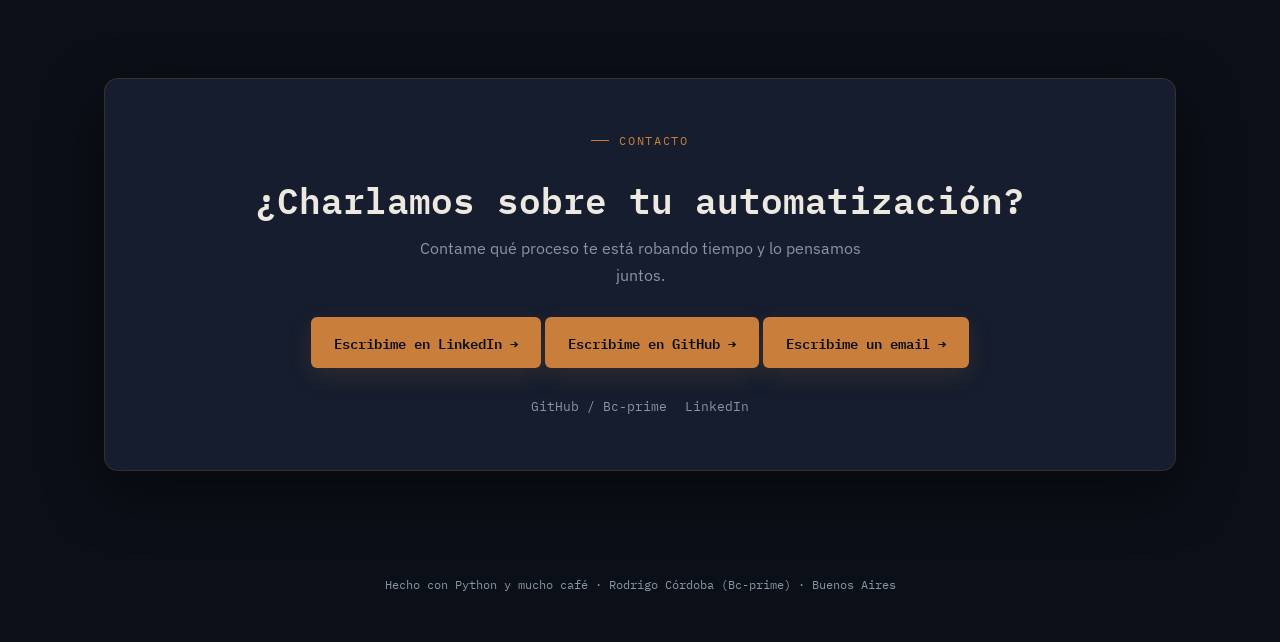
==== commit cb2db8de: "local snapshot" ====
--- a/index.html
+++ b/index.html
@@ -265,10 +265,11 @@
       <h2 data-i18n="contact.title">¿Charlamos sobre tu automatización?</h2>
       <p data-i18n="contact.sub">Contame qué proceso te está robando tiempo y lo pensamos juntos.</p>
       <a href="https://linkedin.com/in/cordobars" target="_blank" class="btn btn-primary" data-i18n="contact.cta">Escribime en LinkedIn →</a>
+      <a href="https://github.com/Bc-prime" target="_blank" class="btn btn-primary" data-i18n="contact.cta2">Escribime en GitHub →</a>
+      <a href="mailto:rodsecojobper@gmail.com" class="btn btn-primary" data-i18n="contact.cta3">Escribime un email →</a>
       <div class="social-row">
         <a href="https://github.com/Bc-prime" target="_blank">GitHub / Bc-prime</a>
         <a href="https://linkedin.com/in/cordobars" target="_blank">LinkedIn</a>
-        <a href="https://instagram.com/rodrigo.pydev" target="_blank">Instagram @rodrigo.pydev</a>
       </div>
     </div>
   </section>
@@ -306,6 +307,8 @@
     "contact.eyebrow":"CONTACTO","contact.title":"¿Charlamos sobre tu automatización?",
     "contact.sub":"Contame qué proceso te está robando tiempo y lo pensamos juntos.",
     "contact.cta":"Escribime en LinkedIn →",
+    "contact.cta2":"Escribime en GitHub →",
+    "contact.cta3":"Escribime un email →",
     "footer.text":"Hecho con Python y mucho café · Rodrigo Córdoba (Bc-prime) · Buenos Aires"
   },
   en: {
@@ -333,6 +336,8 @@
     "contact.eyebrow":"CONTACT","contact.title":"Want to talk about your automation?",
     "contact.sub":"Tell me which process is eating up your time and let's figure it out together.",
     "contact.cta":"Message me on LinkedIn →",
+    "contact.cta2":"Message me on GitHub →",
+    "contact.cta3":"Send me an email →",
     "footer.text":"Made with Python and a lot of coffee · Rodrigo Córdoba (Bc-prime) · Buenos Aires"
   }
 };
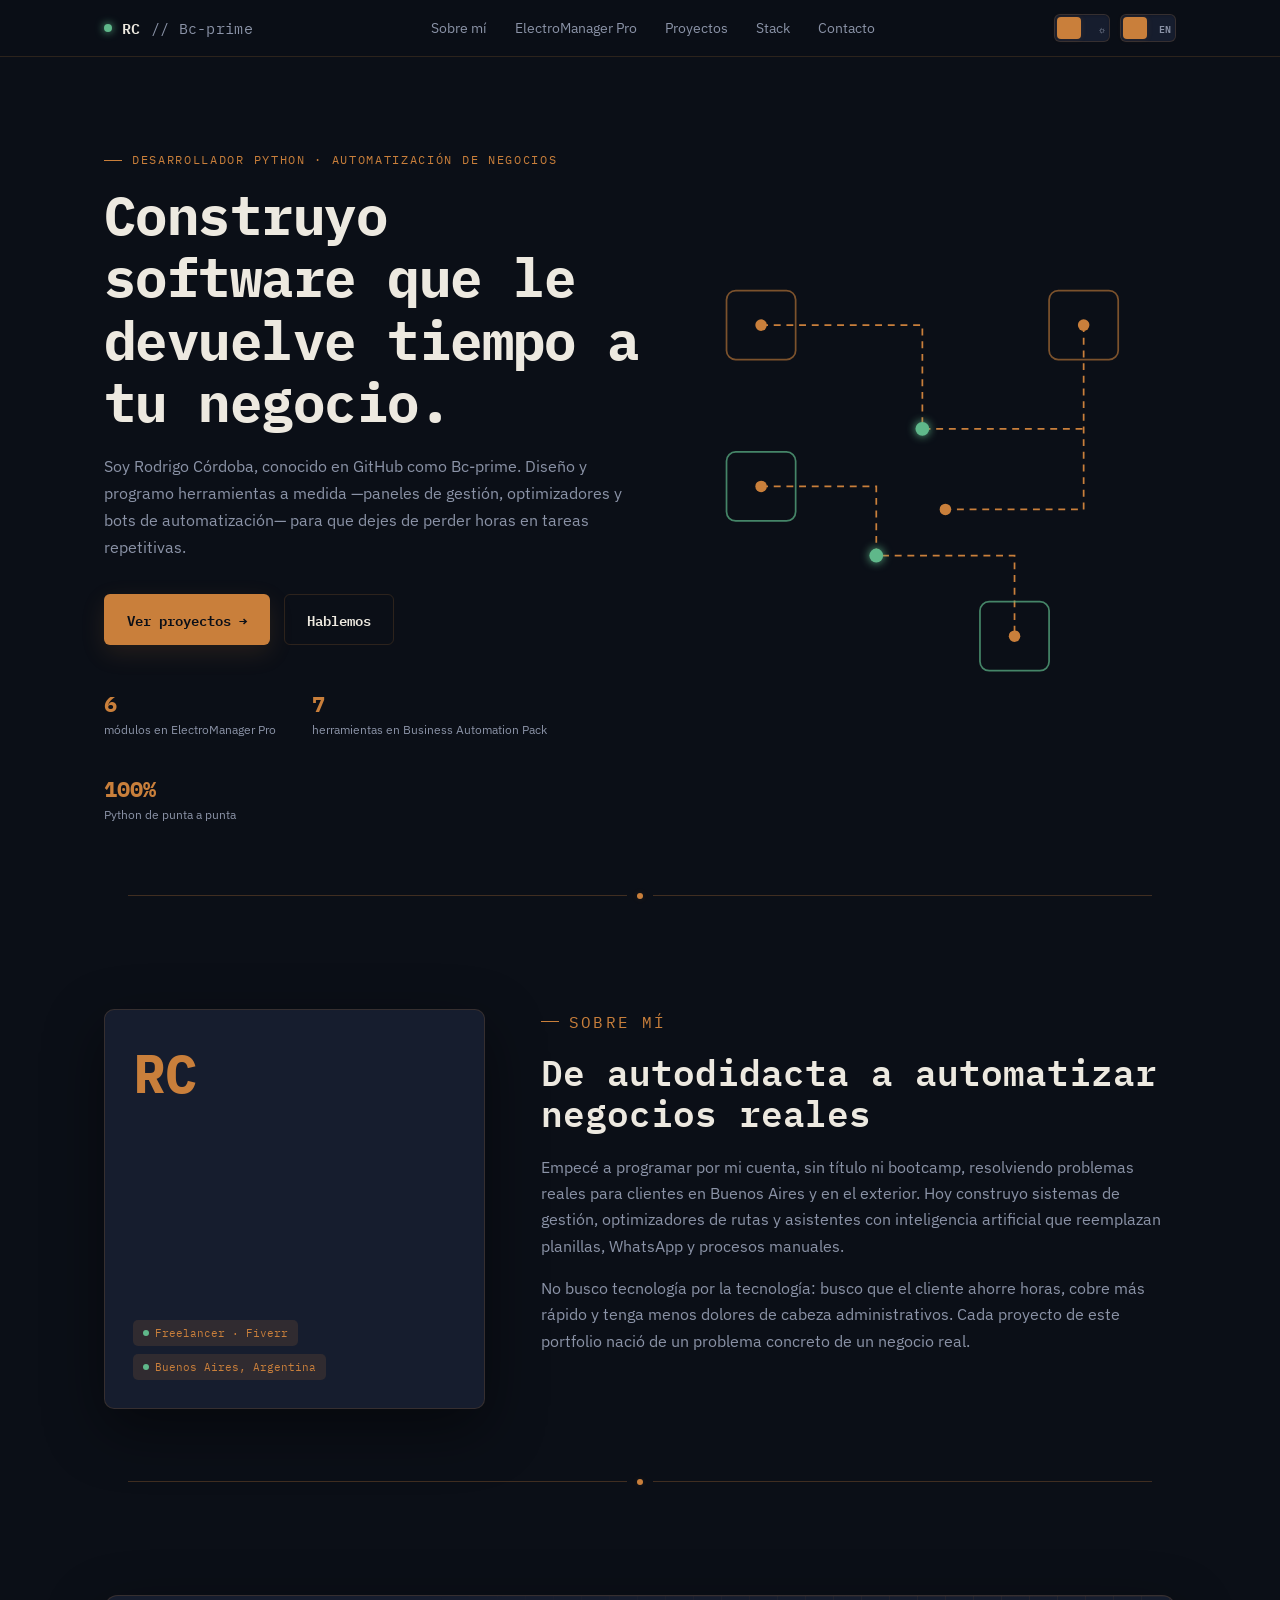
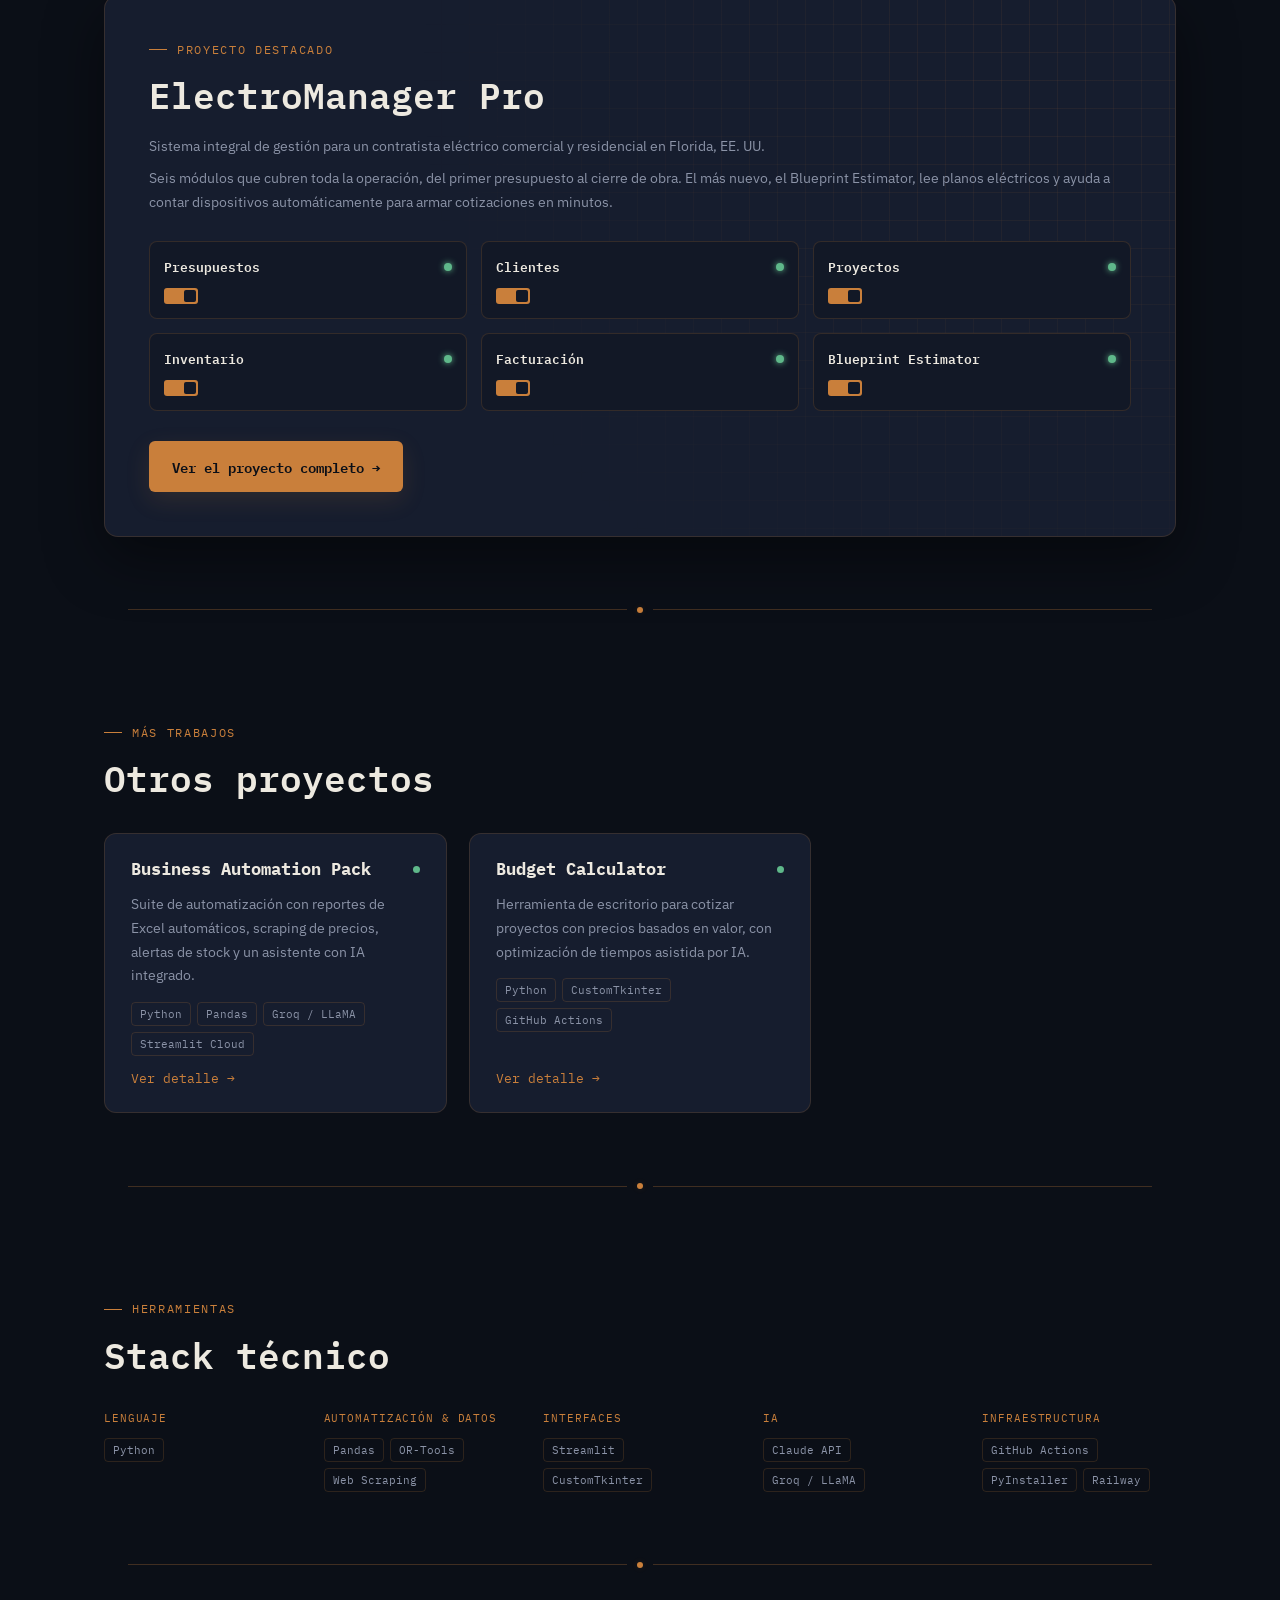
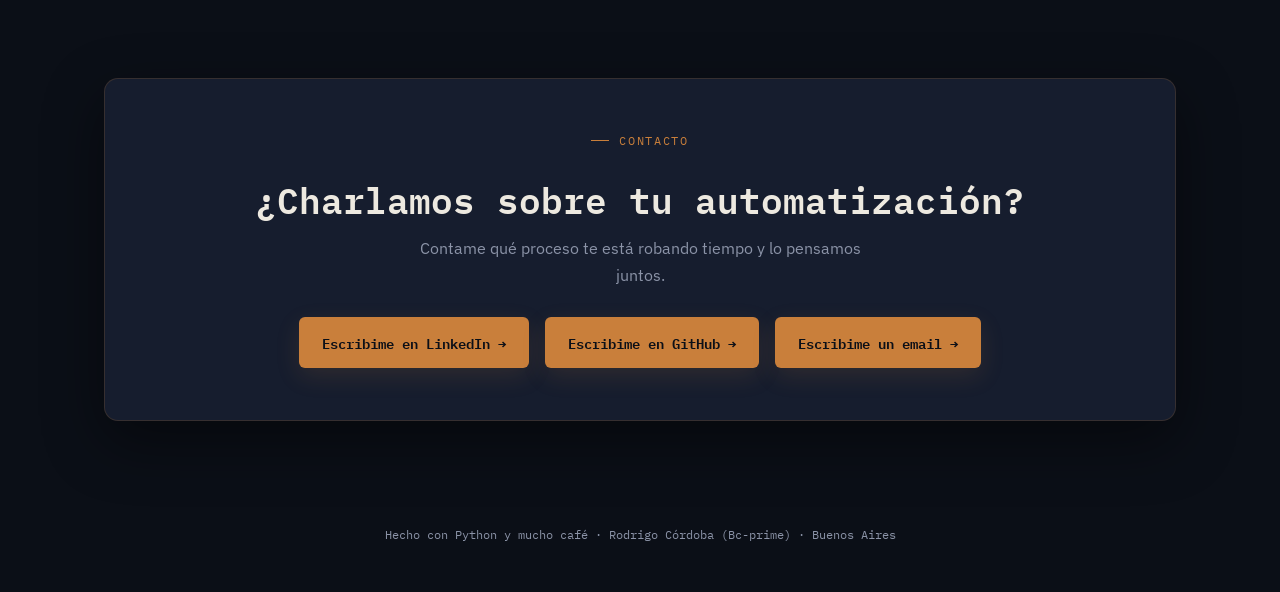
==== commit 89e9cccd: "Separar botones de contacto y quitar enlaces de texto duplicados" ====
--- a/index.html
+++ b/index.html
@@ -74,12 +74,7 @@
   }
   .contact-box h2{margin-bottom:14px;}
   .contact-box p{max-width:460px; margin:0 auto 28px;}
-  .social-row{display:flex; justify-content:center; gap:18px; flex-wrap:wrap; margin-top:30px;}
-  .social-row a{
-    font-family:'IBM Plex Mono',monospace; font-size:13px; text-decoration:none; color:var(--text-dim);
-    border-bottom:1px solid transparent; padding-bottom:2px; transition:color .2s, border-color .2s;
-  }
-  .social-row a:hover{color:var(--accent); border-color:var(--accent);}
+  .contact-cta-row{display:flex; justify-content:center; gap:16px; flex-wrap:wrap;}
 
   @media (max-width: 880px){
     .hero{grid-template-columns:1fr; padding-top:130px;}
@@ -264,12 +259,10 @@
       <p class="eyebrow" style="justify-content:center;" data-i18n="contact.eyebrow">CONTACTO</p>
       <h2 data-i18n="contact.title">¿Charlamos sobre tu automatización?</h2>
       <p data-i18n="contact.sub">Contame qué proceso te está robando tiempo y lo pensamos juntos.</p>
-      <a href="https://linkedin.com/in/cordobars" target="_blank" class="btn btn-primary" data-i18n="contact.cta">Escribime en LinkedIn →</a>
-      <a href="https://github.com/Bc-prime" target="_blank" class="btn btn-primary" data-i18n="contact.cta2">Escribime en GitHub →</a>
-      <a href="mailto:rodsecojobper@gmail.com" class="btn btn-primary" data-i18n="contact.cta3">Escribime un email →</a>
-      <div class="social-row">
-        <a href="https://github.com/Bc-prime" target="_blank">GitHub / Bc-prime</a>
-        <a href="https://linkedin.com/in/cordobars" target="_blank">LinkedIn</a>
+      <div class="contact-cta-row">
+        <a href="https://linkedin.com/in/cordobars" target="_blank" class="btn btn-primary" data-i18n="contact.cta">Escribime en LinkedIn →</a>
+        <a href="https://github.com/Bc-prime" target="_blank" class="btn btn-primary" data-i18n="contact.cta2">Escribime en GitHub →</a>
+        <a href="mailto:rodsecojobper@gmail.com" class="btn btn-primary" data-i18n="contact.cta3">Escribime un email →</a>
       </div>
     </div>
   </section>
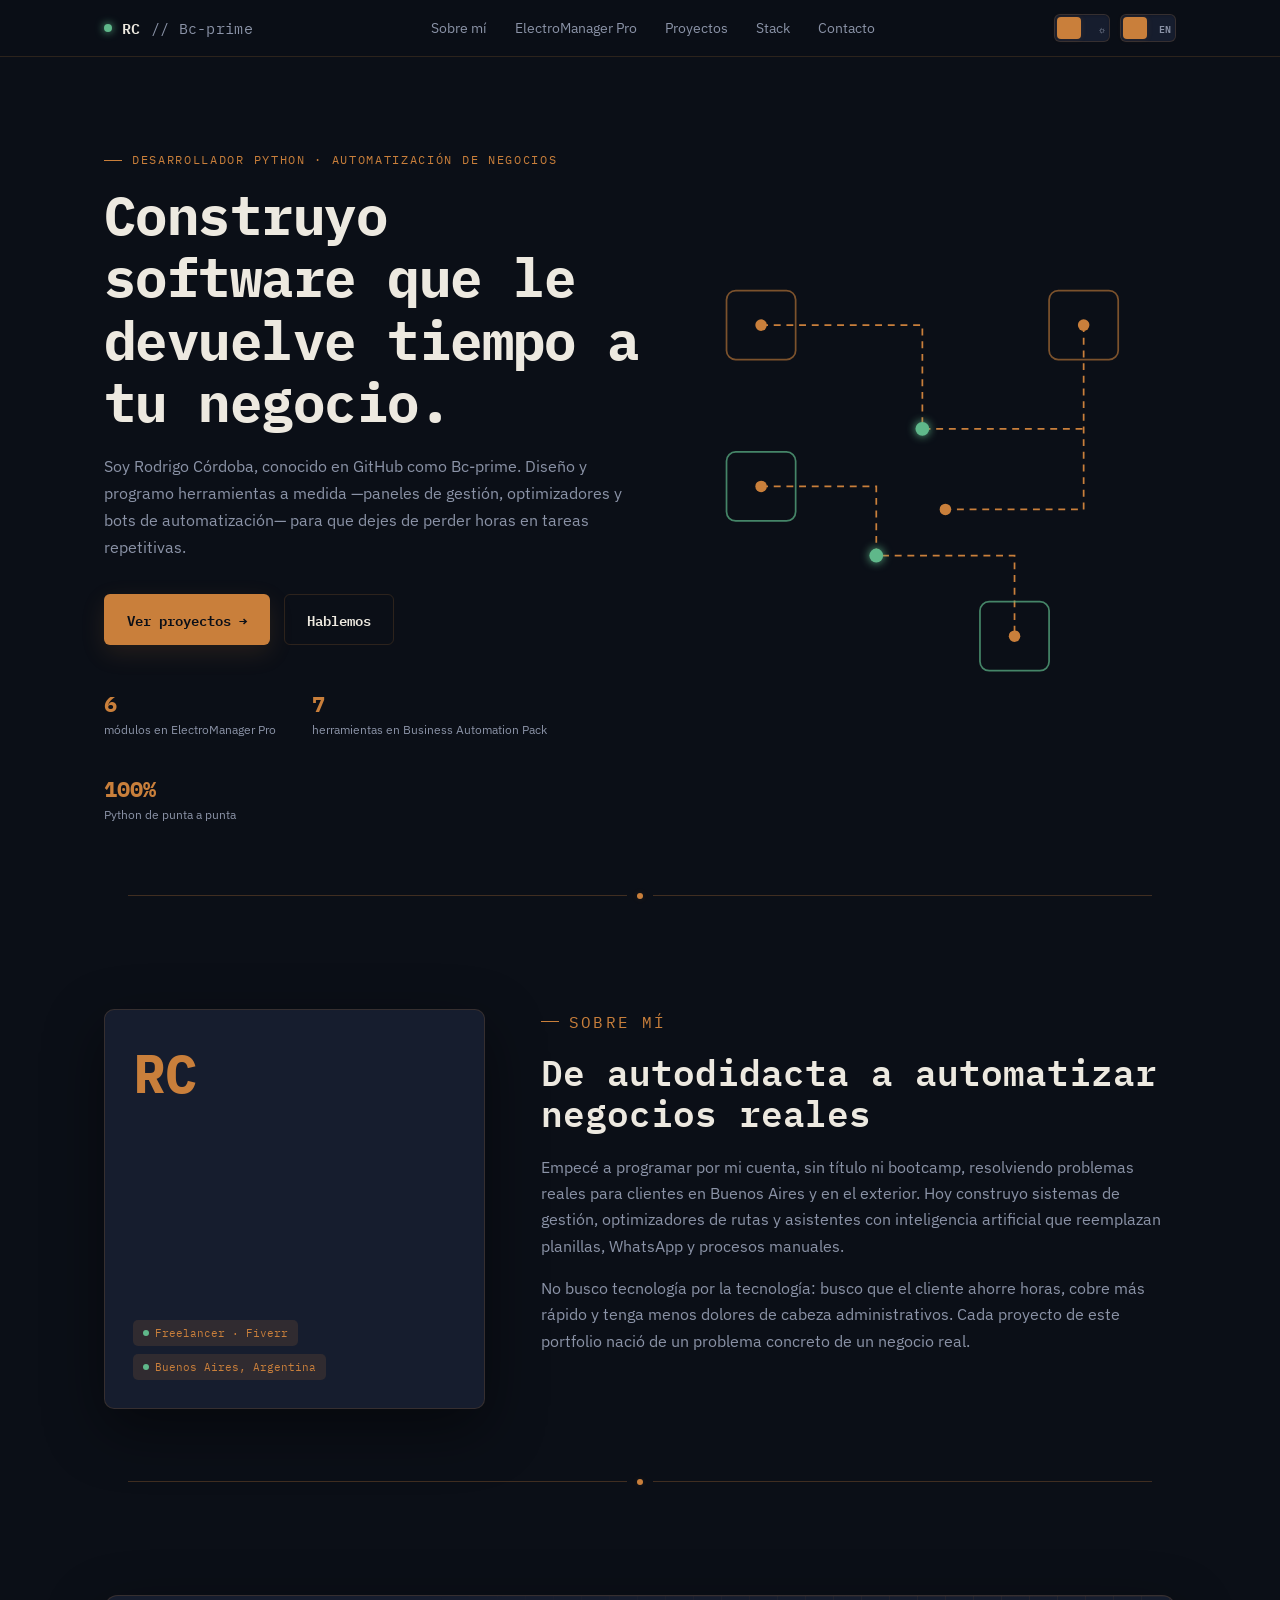
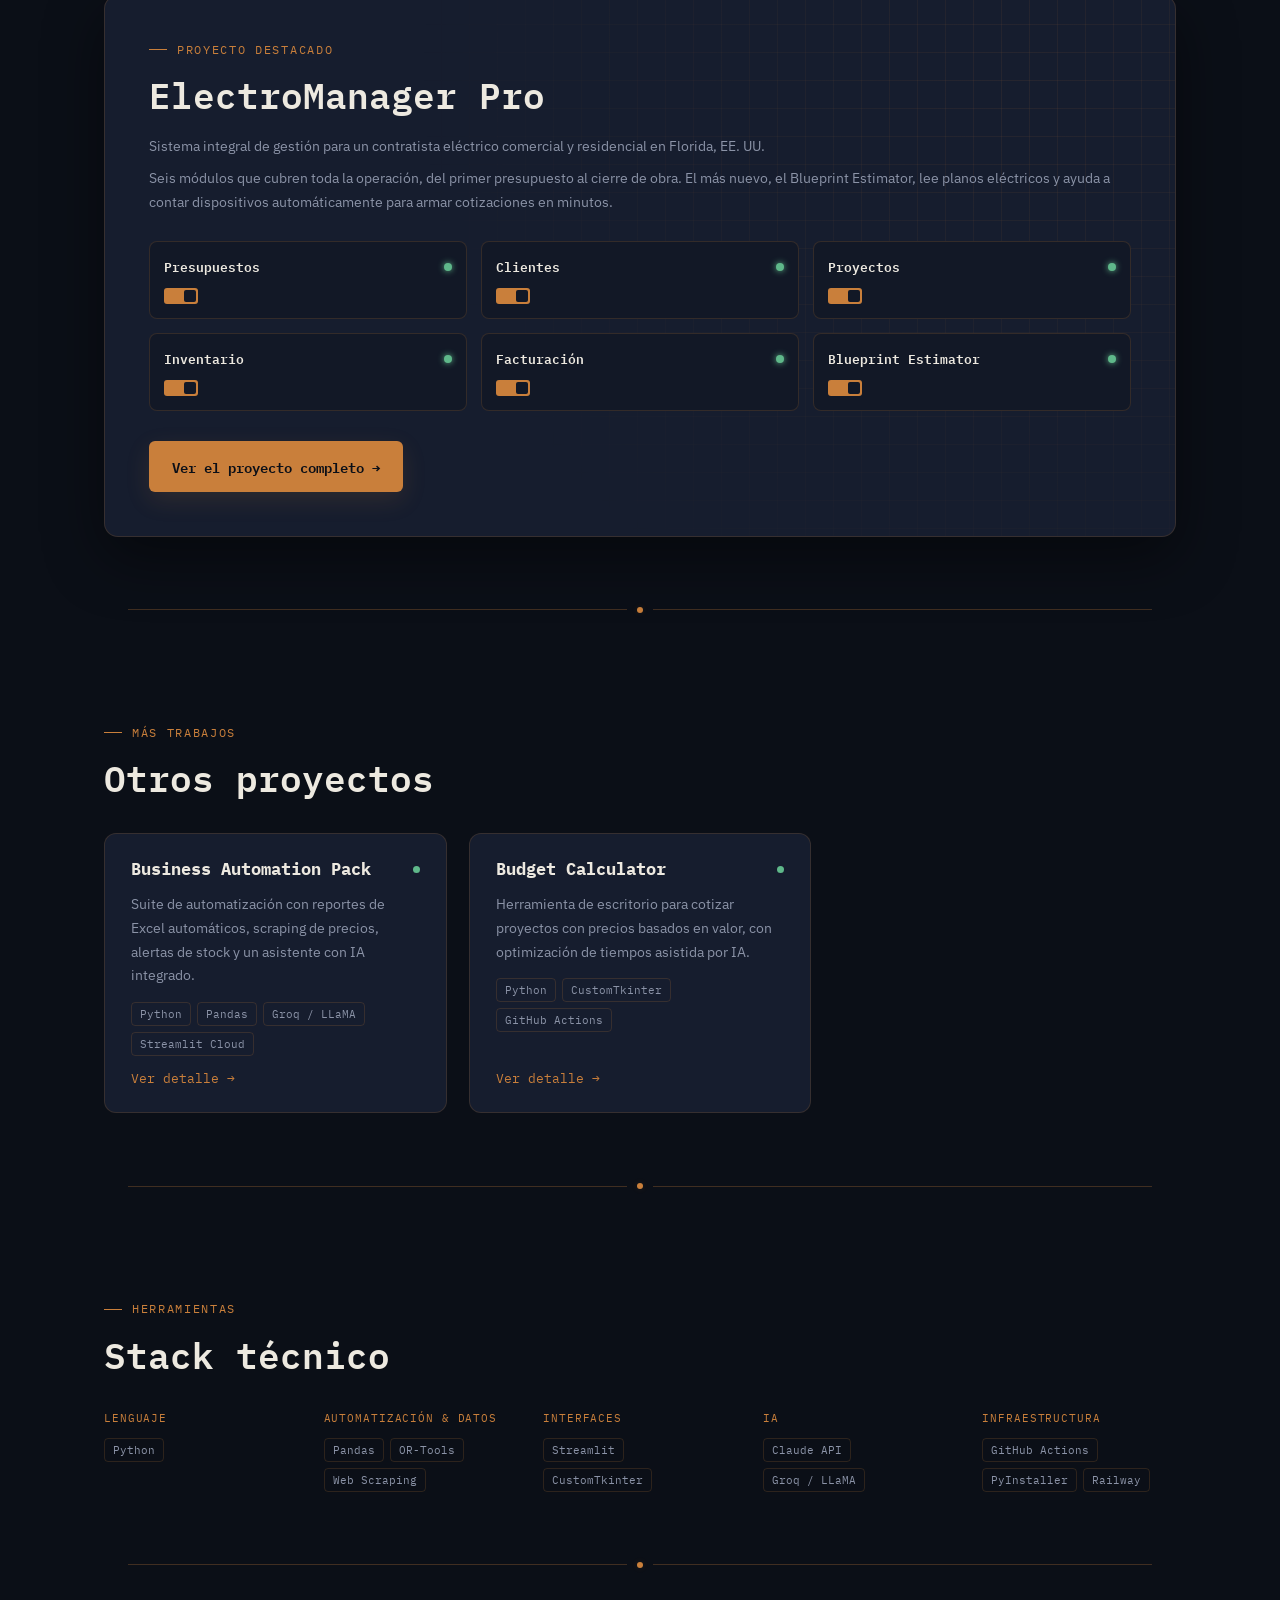
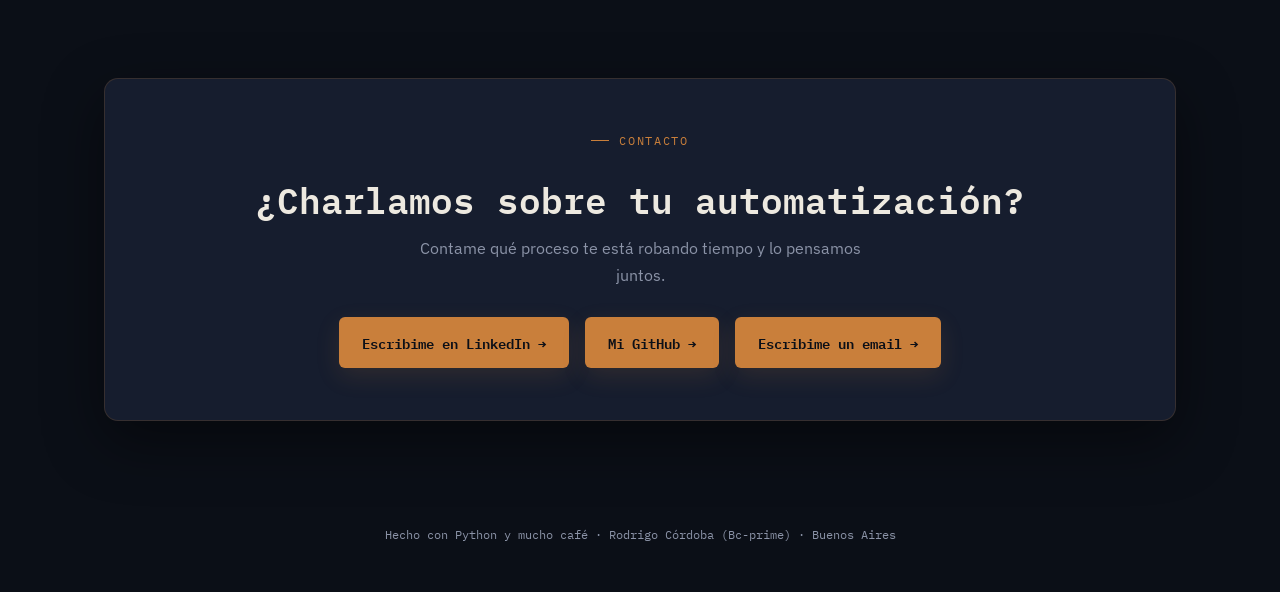
==== commit 9e2bca13: "Corregir texto del boton de GitHub" ====
--- a/index.html
+++ b/index.html
@@ -261,7 +261,7 @@
       <p data-i18n="contact.sub">Contame qué proceso te está robando tiempo y lo pensamos juntos.</p>
       <div class="contact-cta-row">
         <a href="https://linkedin.com/in/cordobars" target="_blank" class="btn btn-primary" data-i18n="contact.cta">Escribime en LinkedIn →</a>
-        <a href="https://github.com/Bc-prime" target="_blank" class="btn btn-primary" data-i18n="contact.cta2">Escribime en GitHub →</a>
+        <a href="https://github.com/Bc-prime" target="_blank" class="btn btn-primary" data-i18n="contact.cta2">Mi GitHub →</a>
         <a href="mailto:rodsecojobper@gmail.com" class="btn btn-primary" data-i18n="contact.cta3">Escribime un email →</a>
       </div>
     </div>
@@ -300,7 +300,7 @@
     "contact.eyebrow":"CONTACTO","contact.title":"¿Charlamos sobre tu automatización?",
     "contact.sub":"Contame qué proceso te está robando tiempo y lo pensamos juntos.",
     "contact.cta":"Escribime en LinkedIn →",
-    "contact.cta2":"Escribime en GitHub →",
+    "contact.cta2":"Mi GitHub →",
     "contact.cta3":"Escribime un email →",
     "footer.text":"Hecho con Python y mucho café · Rodrigo Córdoba (Bc-prime) · Buenos Aires"
   },
@@ -329,7 +329,7 @@
     "contact.eyebrow":"CONTACT","contact.title":"Want to talk about your automation?",
     "contact.sub":"Tell me which process is eating up your time and let's figure it out together.",
     "contact.cta":"Message me on LinkedIn →",
-    "contact.cta2":"Message me on GitHub →",
+    "contact.cta2":"My GitHub →",
     "contact.cta3":"Send me an email →",
     "footer.text":"Made with Python and a lot of coffee · Rodrigo Córdoba (Bc-prime) · Buenos Aires"
   }
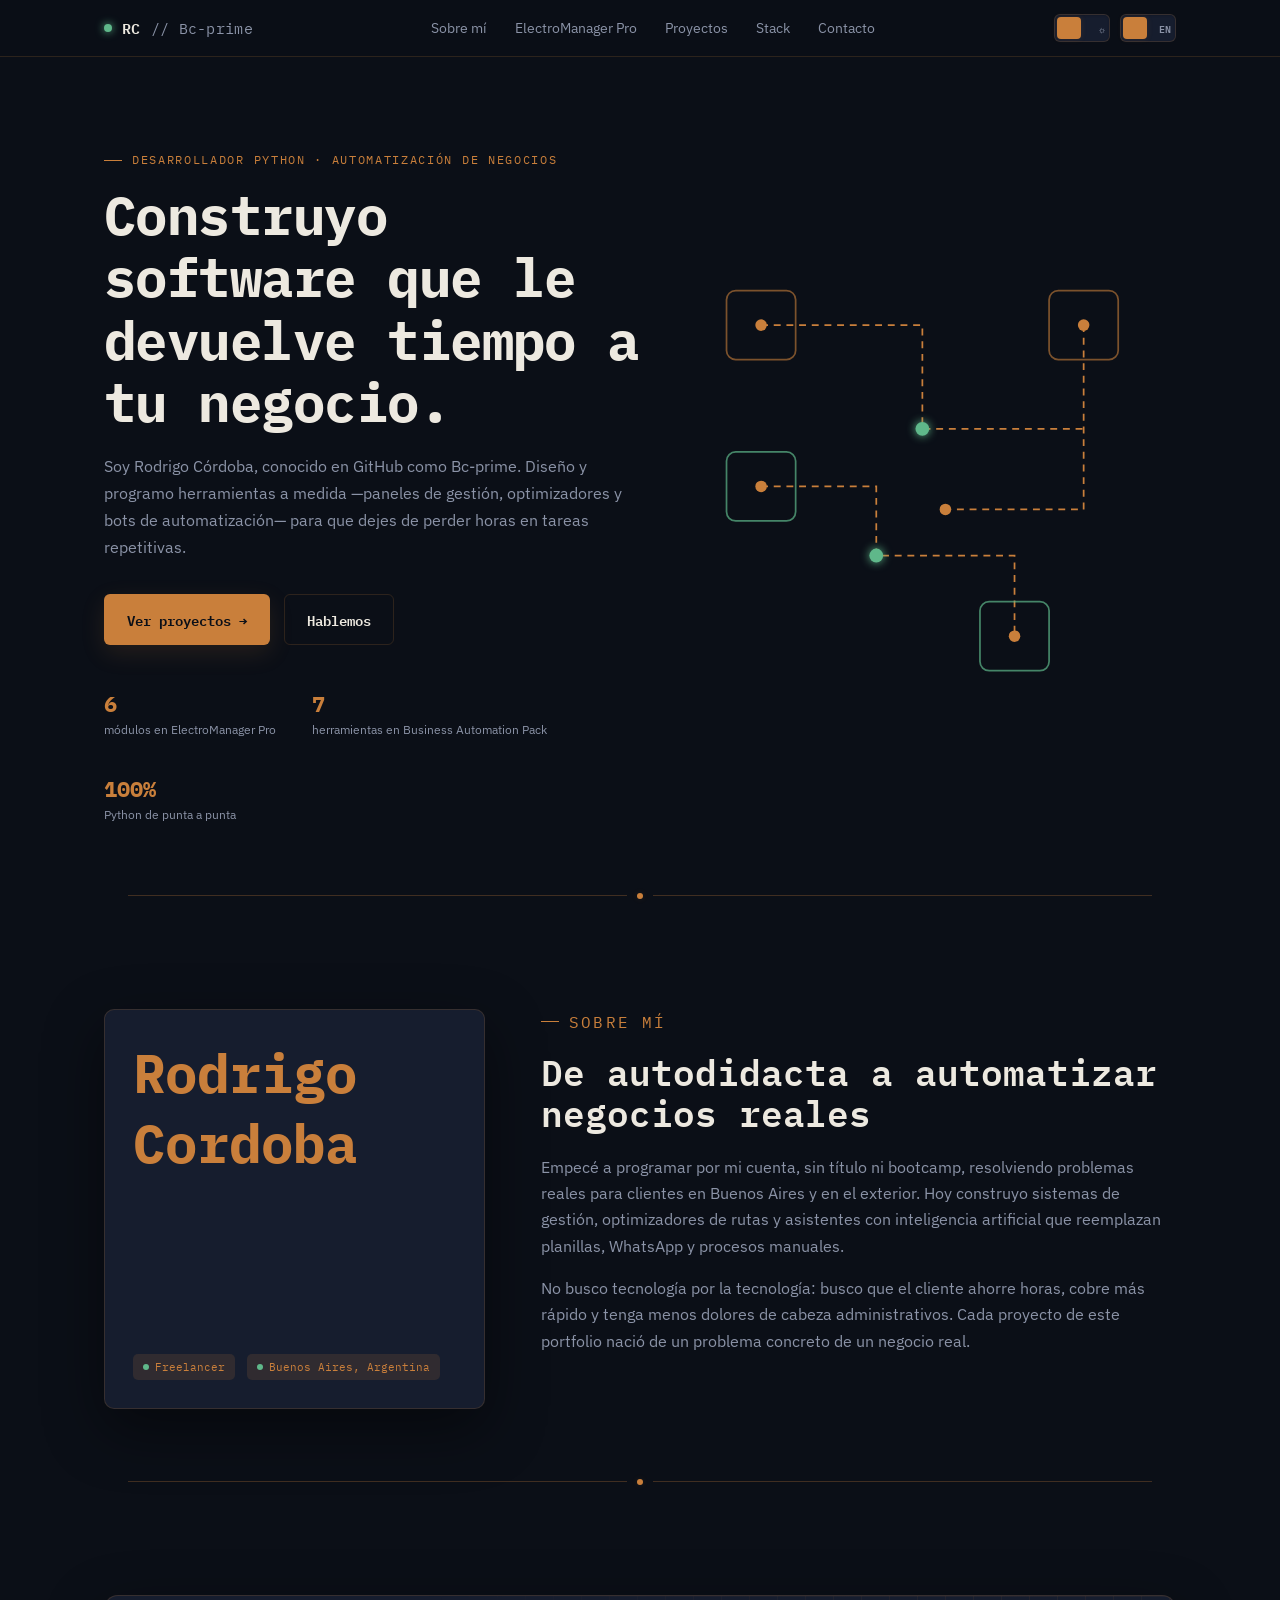
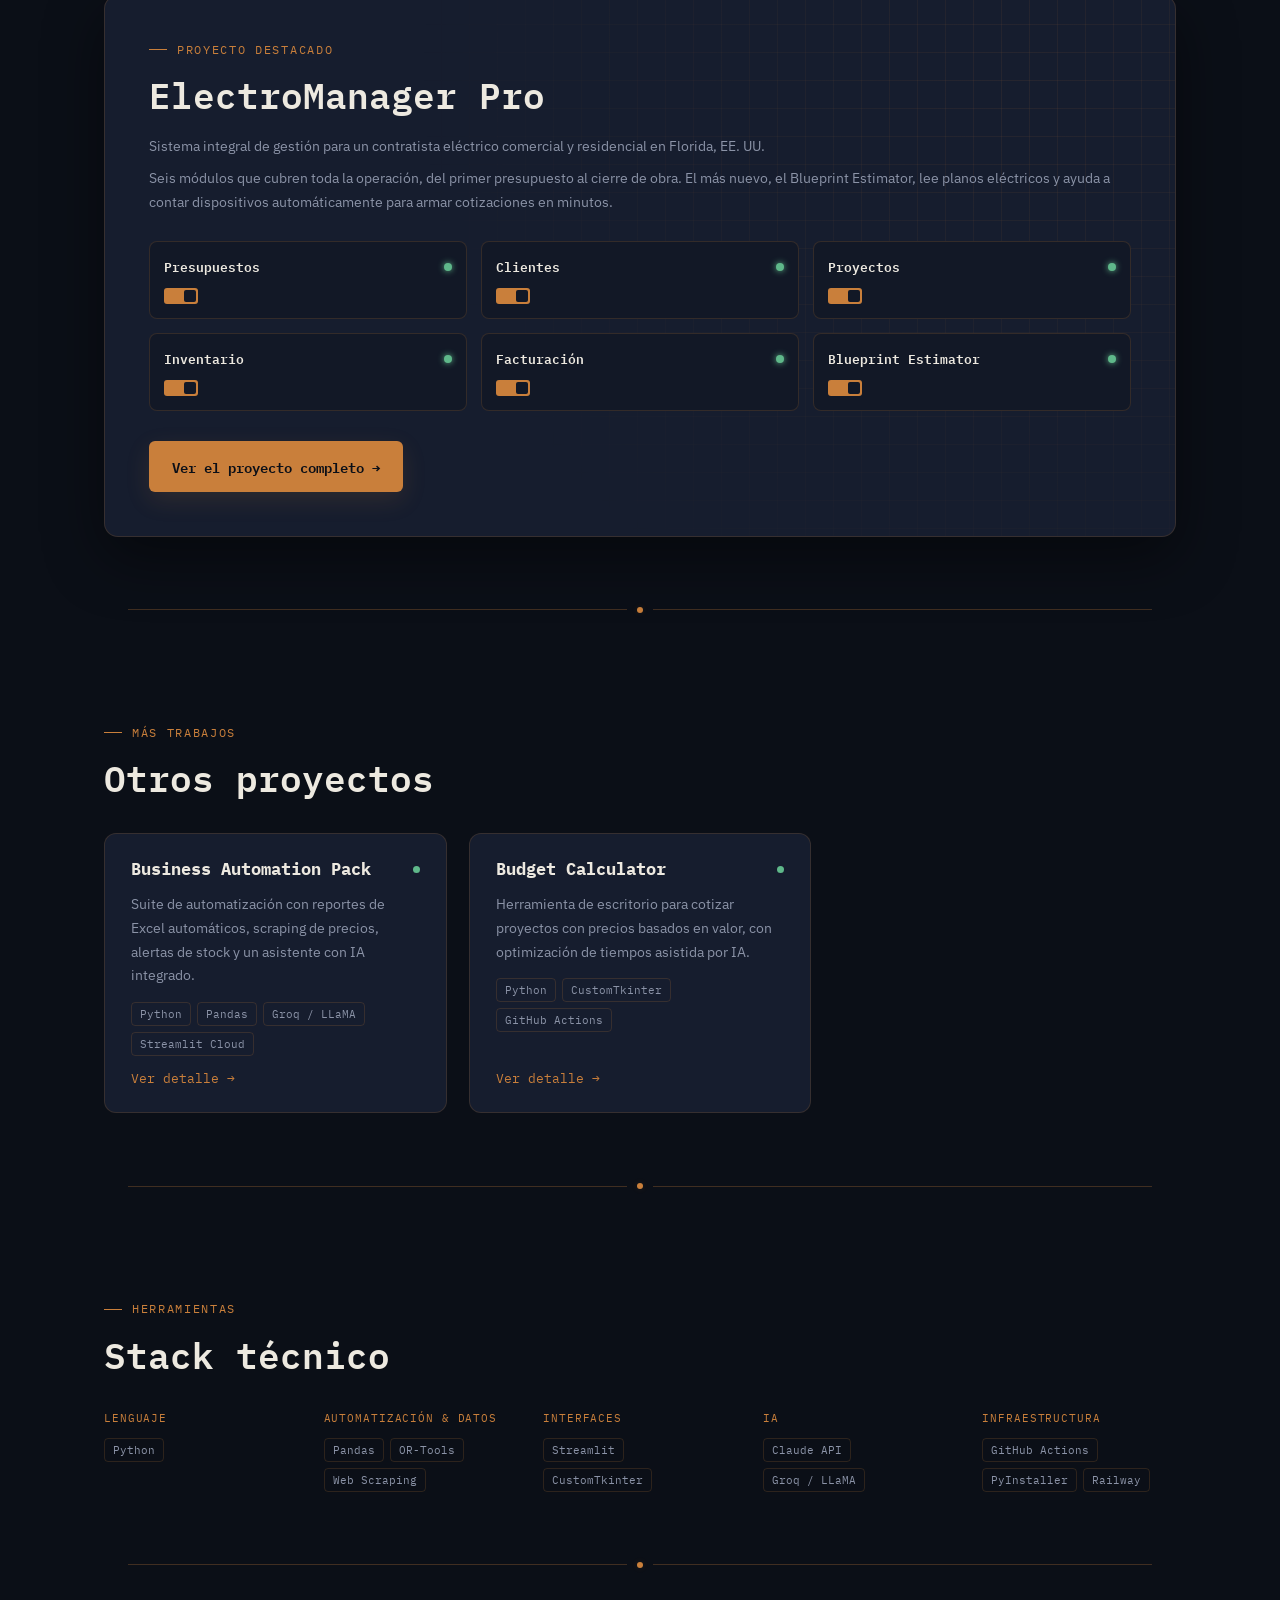
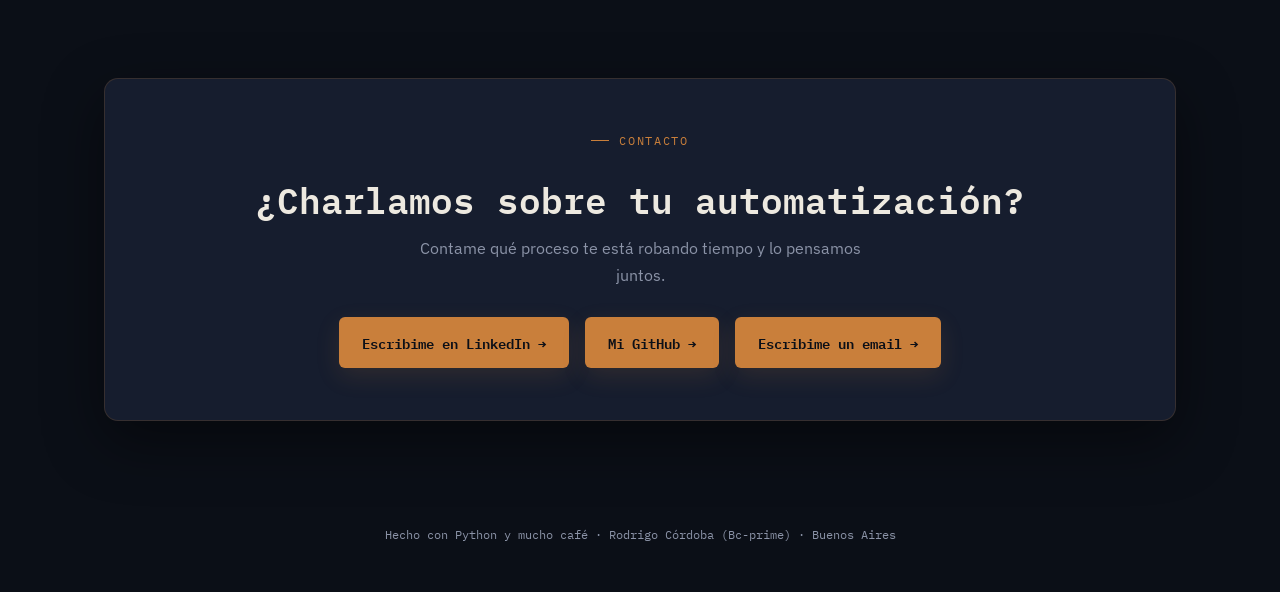
==== commit 2fe42826: "Agregar video demo de ElectroManager Pro y actualizar seccion sobre mi Co-Authored-By: Claude Sonnet" ====
--- a/index.html
+++ b/index.html
@@ -159,9 +159,9 @@
   <section id="about">
     <div class="about-grid">
       <div class="avatar-panel">
-        <div class="avatar-mono mono">RC</div>
+        <div class="avatar-mono mono">Rodrigo Cordoba</div>
         <div>
-          <span class="tag"><span class="led"></span><span data-i18n="about.tag1">Freelancer · Fiverr</span></span>
+          <span class="tag"><span class="led"></span><span data-i18n="about.tag1">Freelancer</span></span>
           <span class="tag"><span class="led"></span><span data-i18n="about.tag2">Buenos Aires, Argentina</span></span>
         </div>
       </div>
@@ -285,7 +285,7 @@
     "about.eyebrow":"SOBRE MÍ","about.title":"De autodidacta a automatizar negocios reales",
     "about.p1":"Empecé a programar por mi cuenta, sin título ni bootcamp, resolviendo problemas reales para clientes en Buenos Aires y en el exterior. Hoy construyo sistemas de gestión, optimizadores de rutas y asistentes con inteligencia artificial que reemplazan planillas, WhatsApp y procesos manuales.",
     "about.p2":"No busco tecnología por la tecnología: busco que el cliente ahorre horas, cobre más rápido y tenga menos dolores de cabeza administrativos. Cada proyecto de este portfolio nació de un problema concreto de un negocio real.",
-    "about.tag1":"Freelancer · Fiverr","about.tag2":"Buenos Aires, Argentina",
+    "about.tag1":"Freelancer","about.tag2":"Buenos Aires, Argentina",
     "featured.eyebrow":"PROYECTO DESTACADO","featured.title":"ElectroManager Pro",
     "featured.subtitle":"Sistema integral de gestión para un contratista eléctrico comercial y residencial en Florida, EE. UU.",
     "featured.desc":"Seis módulos que cubren toda la operación, del primer presupuesto al cierre de obra. El más nuevo, el Blueprint Estimator, lee planos eléctricos y ayuda a contar dispositivos automáticamente para armar cotizaciones en minutos.",
@@ -314,7 +314,7 @@
     "about.eyebrow":"ABOUT ME","about.title":"From self-taught to automating real businesses",
     "about.p1":"I started coding on my own, with no degree or bootcamp, solving real problems for clients in Buenos Aires and abroad. Today I build management systems, route optimizers and AI assistants that replace spreadsheets, WhatsApp and manual work.",
     "about.p2":"I'm not chasing technology for its own sake: I want clients to save hours, get paid faster, and deal with less administrative headache. Every project in this portfolio started as a real business problem.",
-    "about.tag1":"Freelancer · Fiverr","about.tag2":"Buenos Aires, Argentina",
+    "about.tag1":"Freelancer","about.tag2":"Buenos Aires, Argentina",
     "featured.eyebrow":"FEATURED PROJECT","featured.title":"ElectroManager Pro",
     "featured.subtitle":"A complete management system for a commercial and residential electrical contractor in Florida, USA.",
     "featured.desc":"Six modules covering the whole operation, from the first estimate to closing the job. The newest one, the Blueprint Estimator, reads electrical blueprints and helps count devices automatically to put together quotes in minutes.",
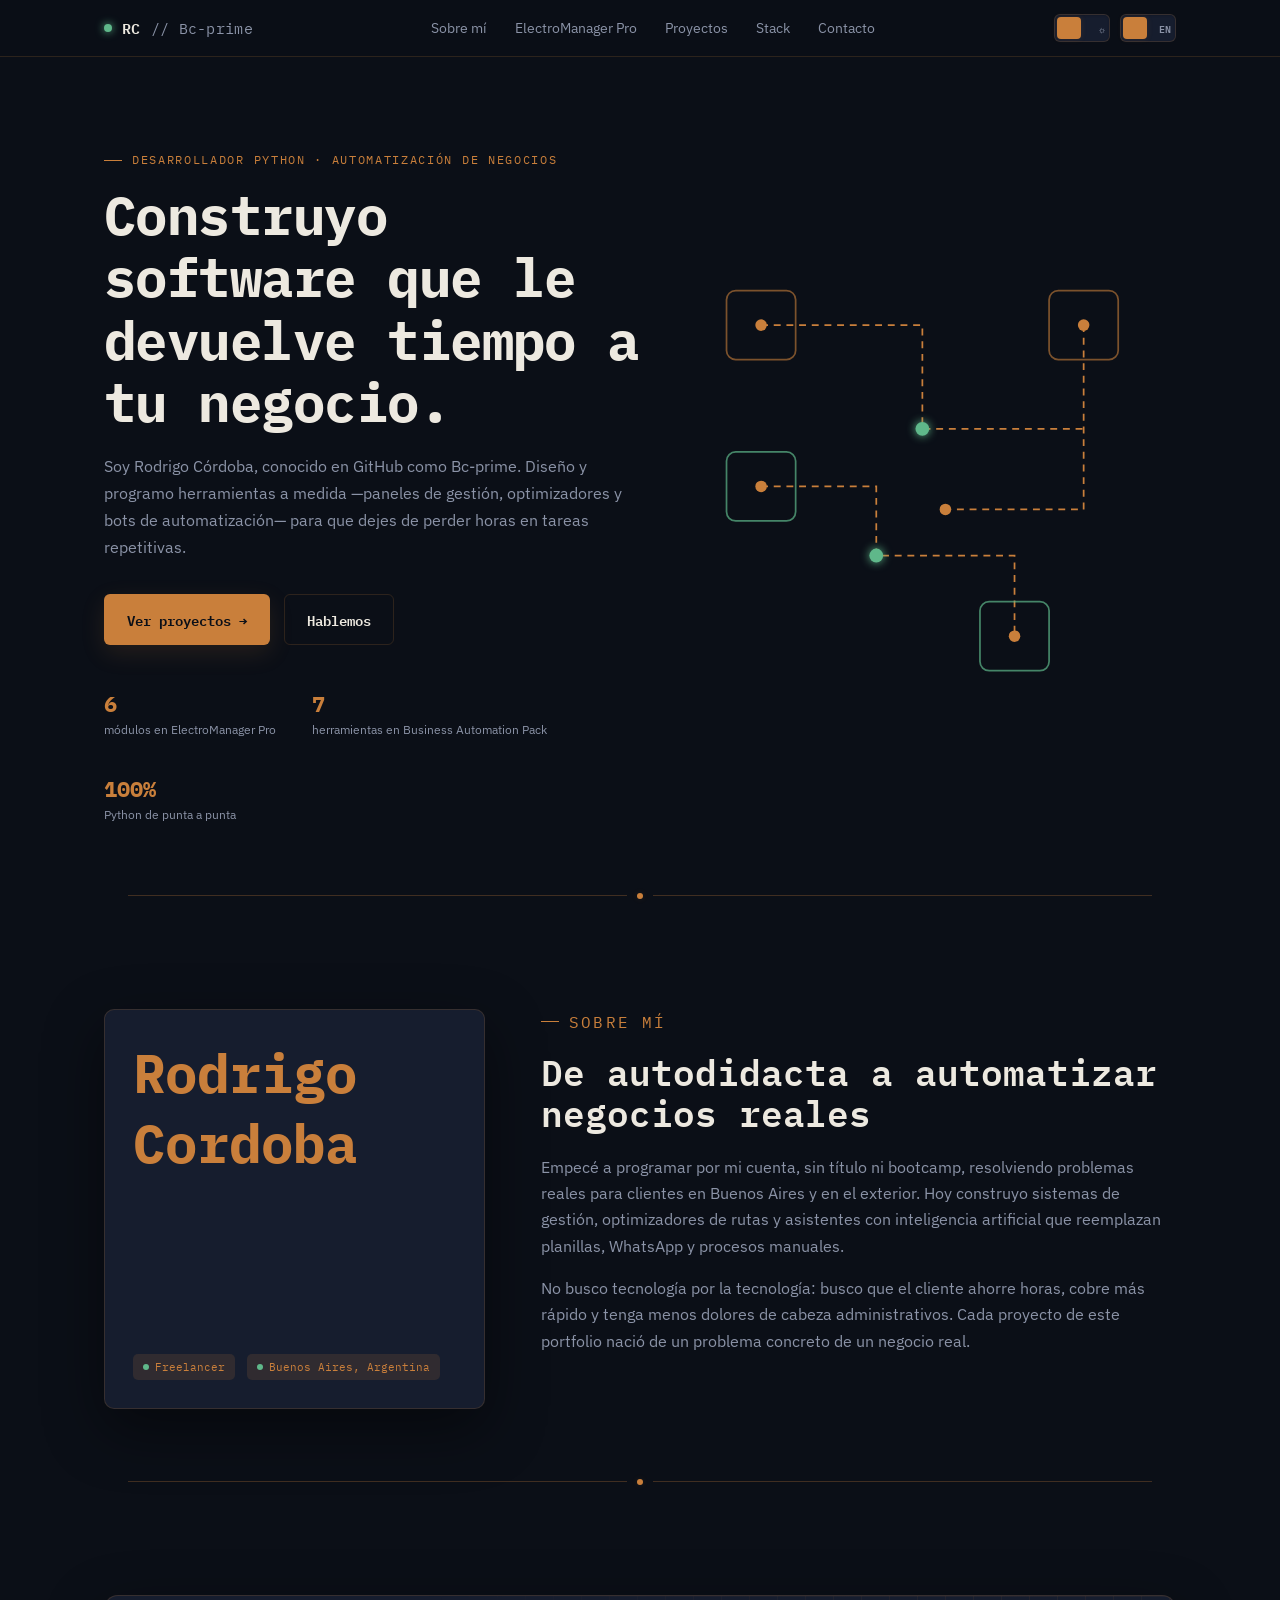
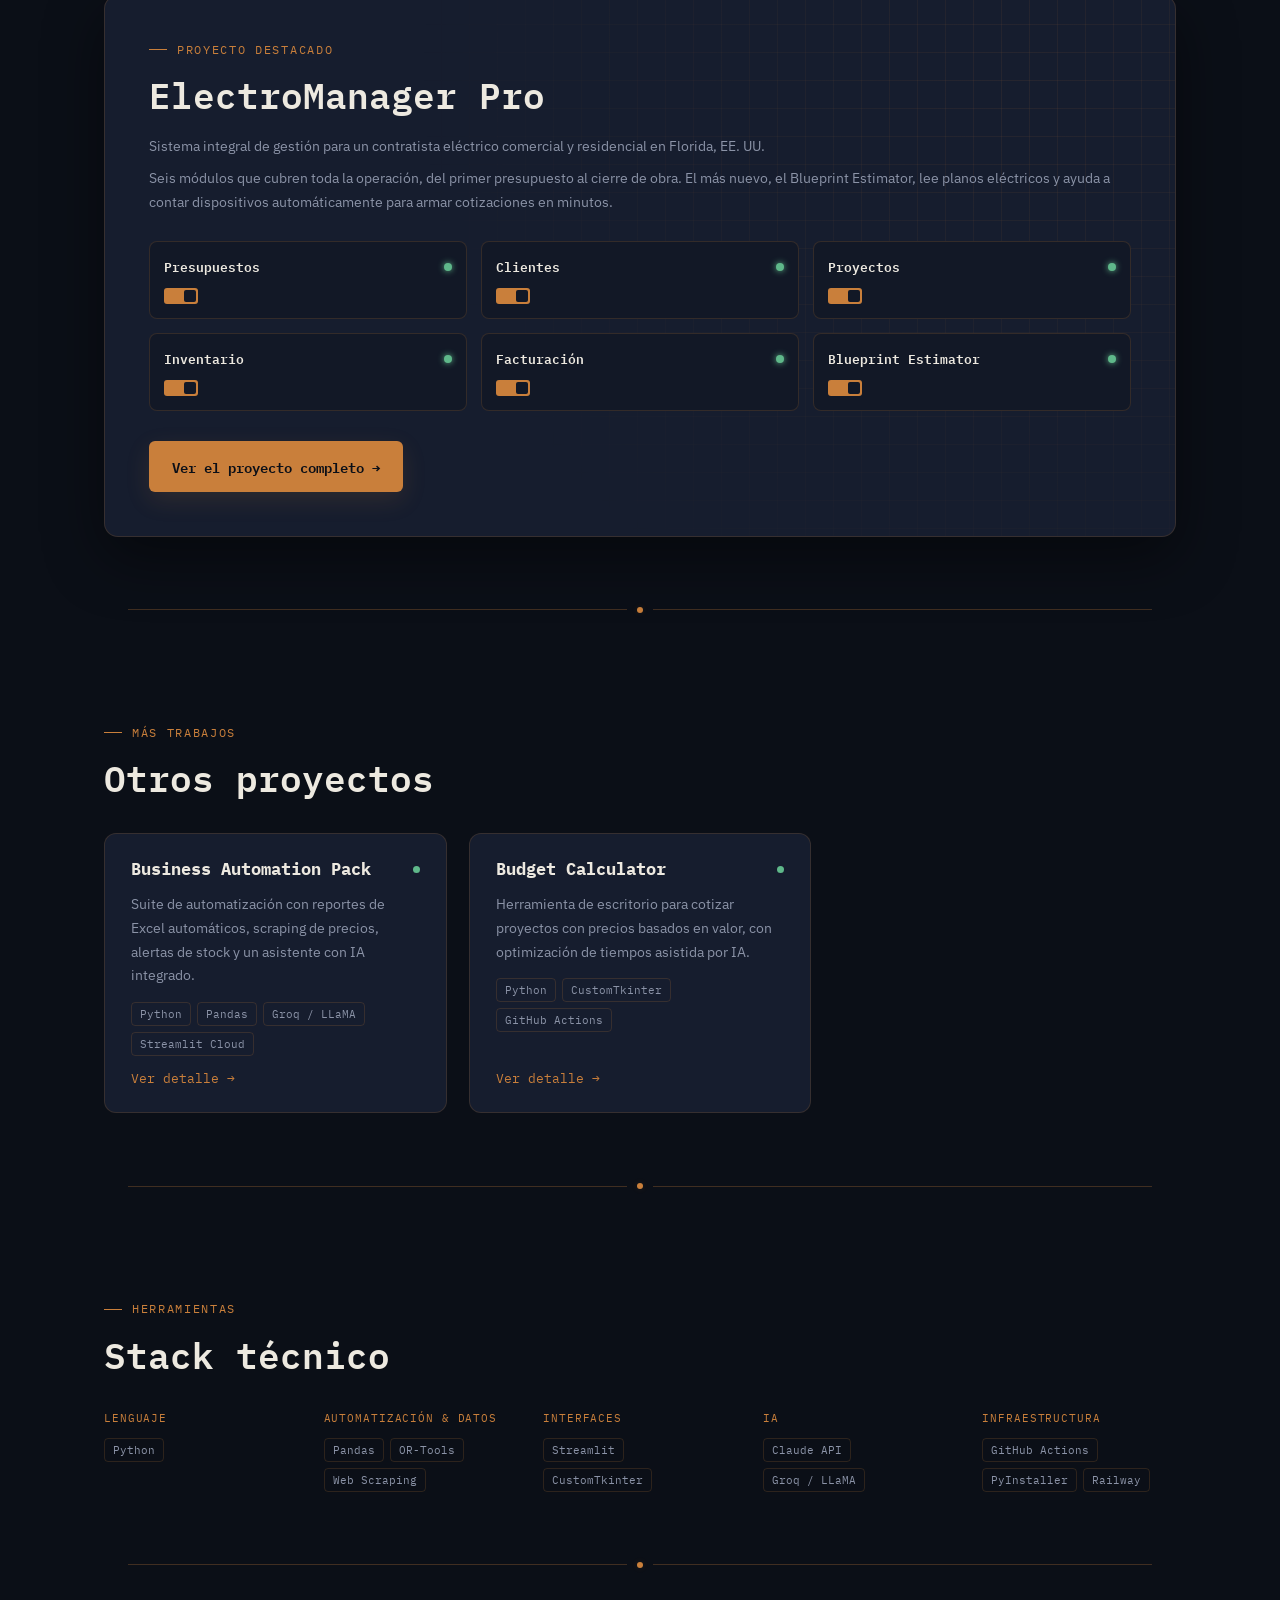
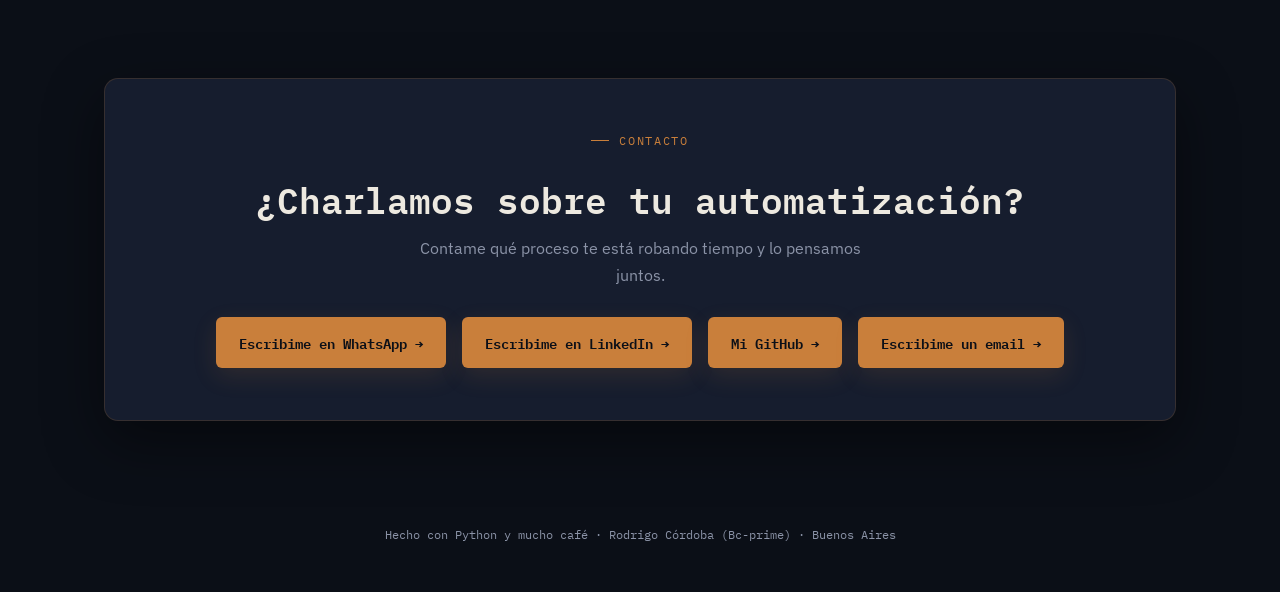
==== commit a64d0706: "Agregar boton de contacto por WhatsApp Co-Authored-By: Claude Sonnet 5 <noreply@anthropic.com> Claud" ====
--- a/index.html
+++ b/index.html
@@ -168,7 +168,7 @@
       <div class="about-text">
         <p class="eyebrow" data-i18n="about.eyebrow">SOBRE MÍ</p>
         <h2 data-i18n="about.title" style="margin-bottom:20px;">De autodidacta a automatizar negocios reales</h2>
-        <p data-i18n="about.p1">Empecé a programar por mi cuenta, sin título ni bootcamp, resolviendo problemas reales para clientes en Buenos Aires y en el exterior. Hoy construyo sistemas de gestión, optimizadores de rutas y asistentes con inteligencia artificial que reemplazan planillas, WhatsApp y procesos manuales.</p>
+        <p data-i18n="about.p1">Empecé a programar por mi cuenta,resolviendo ejercicios y problemas reales para clientes en Buenos Aires y en el exterior. Hoy construyo sistemas de gestión y asistentes con inteligencia artificial que reemplazan planillas, WhatsApp y procesos manuales.</p>
         <p data-i18n="about.p2">No busco tecnología por la tecnología: busco que el cliente ahorre horas, cobre más rápido y tenga menos dolores de cabeza administrativos. Cada proyecto de este portfolio nació de un problema concreto de un negocio real.</p>
       </div>
     </div>
@@ -260,6 +260,7 @@
       <h2 data-i18n="contact.title">¿Charlamos sobre tu automatización?</h2>
       <p data-i18n="contact.sub">Contame qué proceso te está robando tiempo y lo pensamos juntos.</p>
       <div class="contact-cta-row">
+        <a href="https://wa.me/541127476219" target="_blank" class="btn btn-primary" data-i18n="contact.cta4">Escribime en WhatsApp →</a>
         <a href="https://linkedin.com/in/cordobars" target="_blank" class="btn btn-primary" data-i18n="contact.cta">Escribime en LinkedIn →</a>
         <a href="https://github.com/Bc-prime" target="_blank" class="btn btn-primary" data-i18n="contact.cta2">Mi GitHub →</a>
         <a href="mailto:rodsecojobper@gmail.com" class="btn btn-primary" data-i18n="contact.cta3">Escribime un email →</a>
@@ -302,6 +303,7 @@
     "contact.cta":"Escribime en LinkedIn →",
     "contact.cta2":"Mi GitHub →",
     "contact.cta3":"Escribime un email →",
+    "contact.cta4":"Escribime en WhatsApp →",
     "footer.text":"Hecho con Python y mucho café · Rodrigo Córdoba (Bc-prime) · Buenos Aires"
   },
   en: {
@@ -331,6 +333,7 @@
     "contact.cta":"Message me on LinkedIn →",
     "contact.cta2":"My GitHub →",
     "contact.cta3":"Send me an email →",
+    "contact.cta4":"Message me on WhatsApp →",
     "footer.text":"Made with Python and a lot of coffee · Rodrigo Córdoba (Bc-prime) · Buenos Aires"
   }
 };
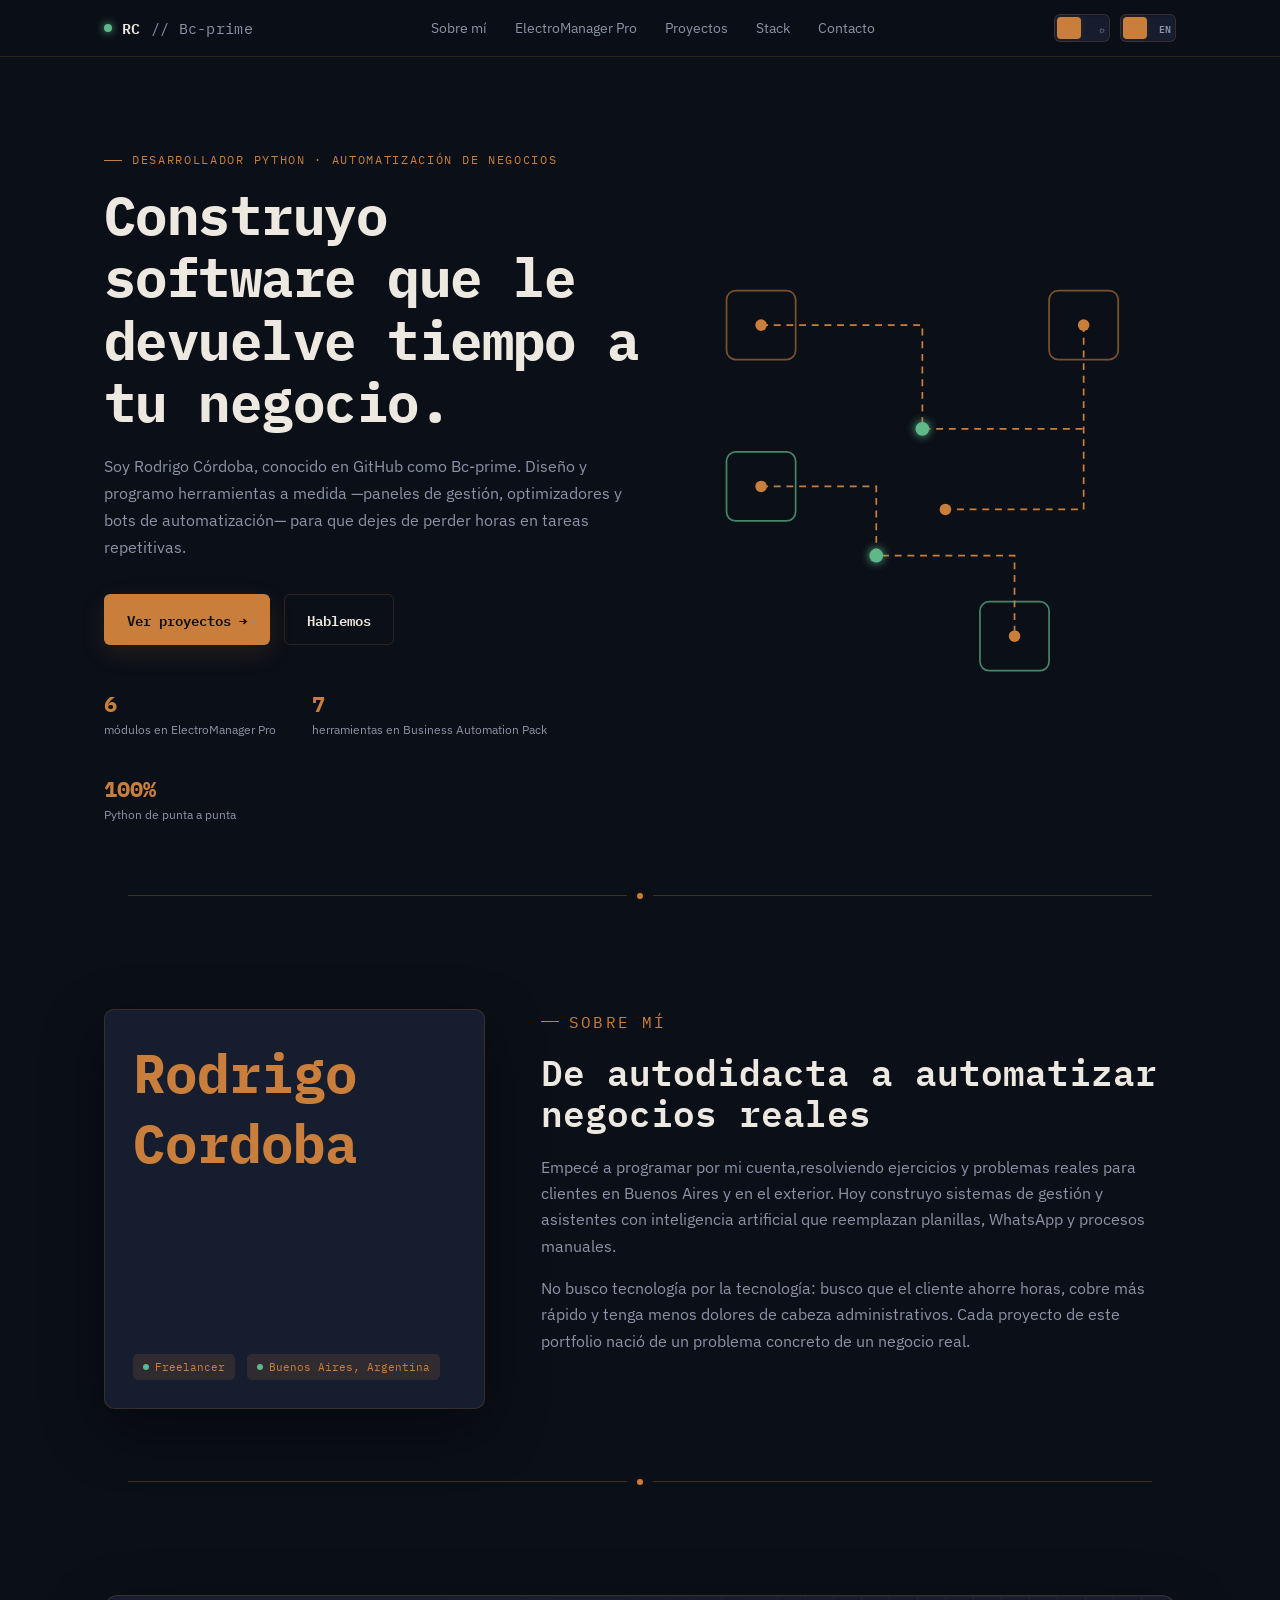
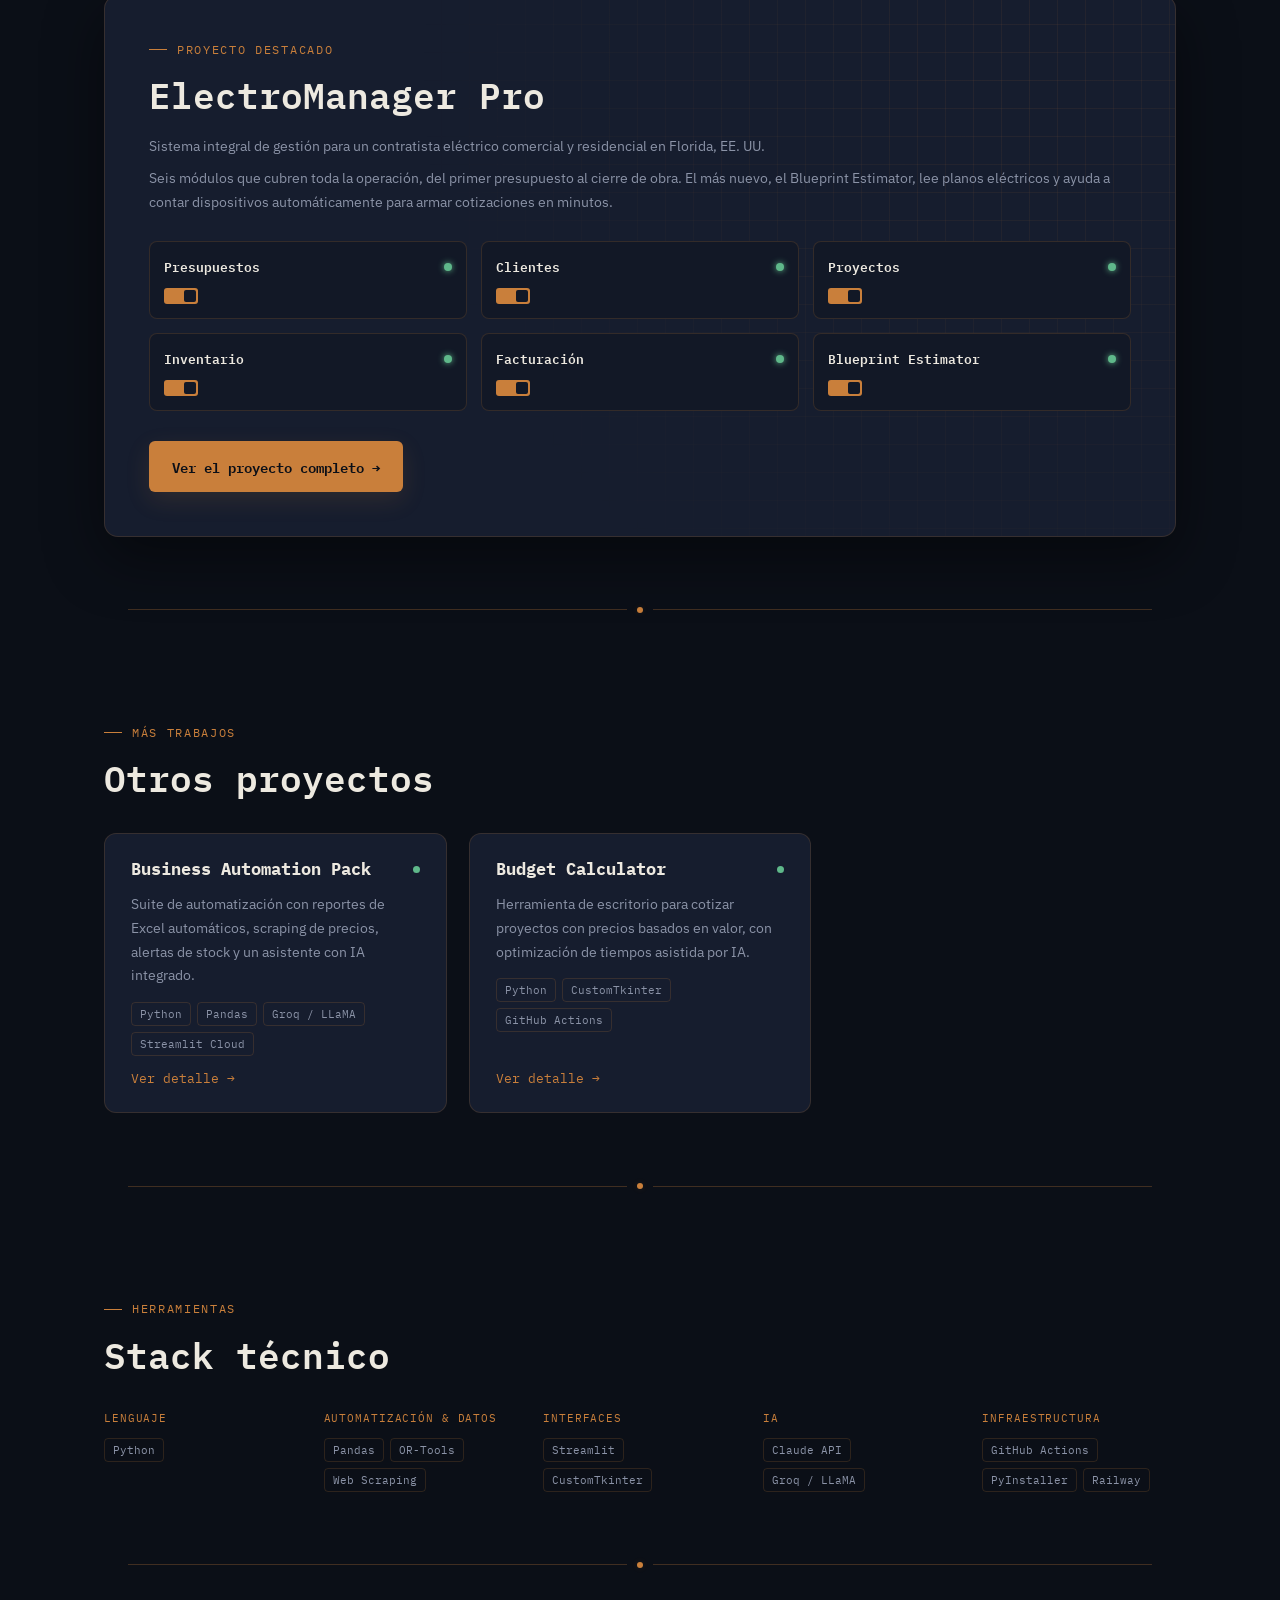
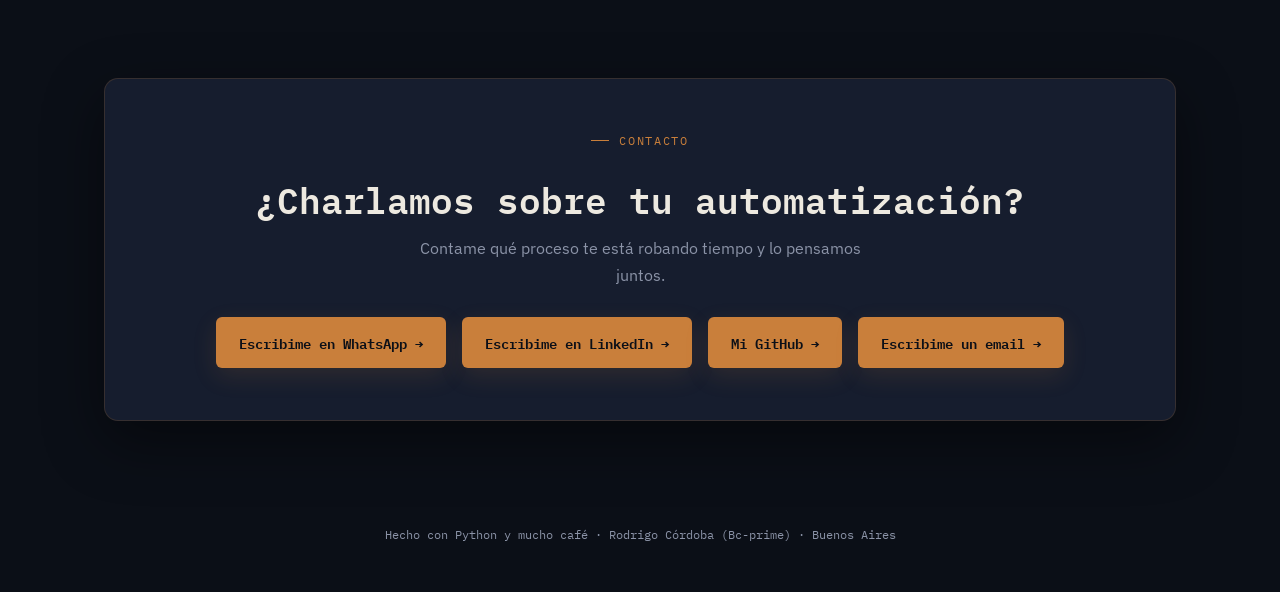
==== commit 8c71c7ac: "Sincronizar texto de about.p1 en diccionario i18n Co-Authored-By: Claude Sonnet 5 <noreply@anthropic" ====
--- a/index.html
+++ b/index.html
@@ -284,7 +284,7 @@
     "hero.cta1":"Ver proyectos →","hero.cta2":"Hablemos",
     "hero.stat1":"módulos en ElectroManager Pro","hero.stat2":"herramientas en Business Automation Pack","hero.stat3":"Python de punta a punta",
     "about.eyebrow":"SOBRE MÍ","about.title":"De autodidacta a automatizar negocios reales",
-    "about.p1":"Empecé a programar por mi cuenta, sin título ni bootcamp, resolviendo problemas reales para clientes en Buenos Aires y en el exterior. Hoy construyo sistemas de gestión, optimizadores de rutas y asistentes con inteligencia artificial que reemplazan planillas, WhatsApp y procesos manuales.",
+    "about.p1":"Empecé a programar por mi cuenta,resolviendo ejercicios y problemas reales para clientes en Buenos Aires y en el exterior. Hoy construyo sistemas de gestión y asistentes con inteligencia artificial que reemplazan planillas, WhatsApp y procesos manuales.",
     "about.p2":"No busco tecnología por la tecnología: busco que el cliente ahorre horas, cobre más rápido y tenga menos dolores de cabeza administrativos. Cada proyecto de este portfolio nació de un problema concreto de un negocio real.",
     "about.tag1":"Freelancer","about.tag2":"Buenos Aires, Argentina",
     "featured.eyebrow":"PROYECTO DESTACADO","featured.title":"ElectroManager Pro",
